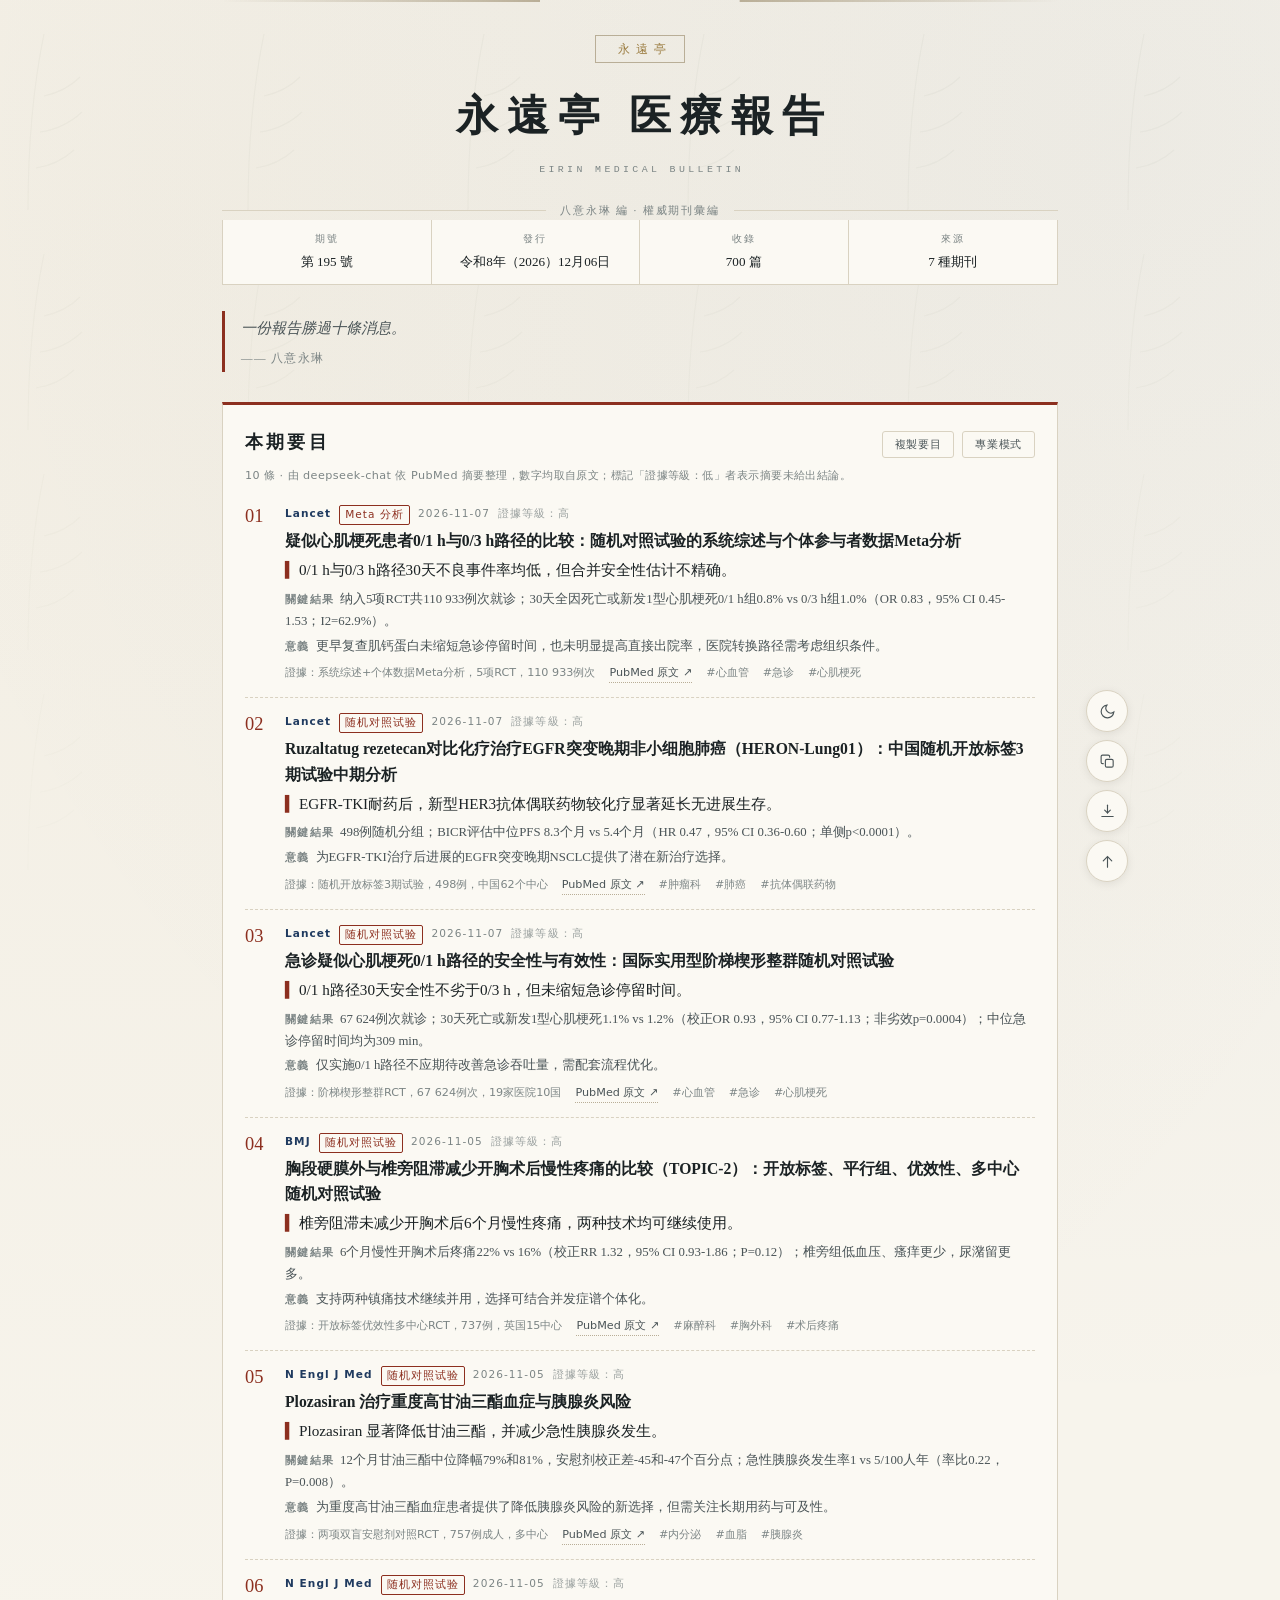
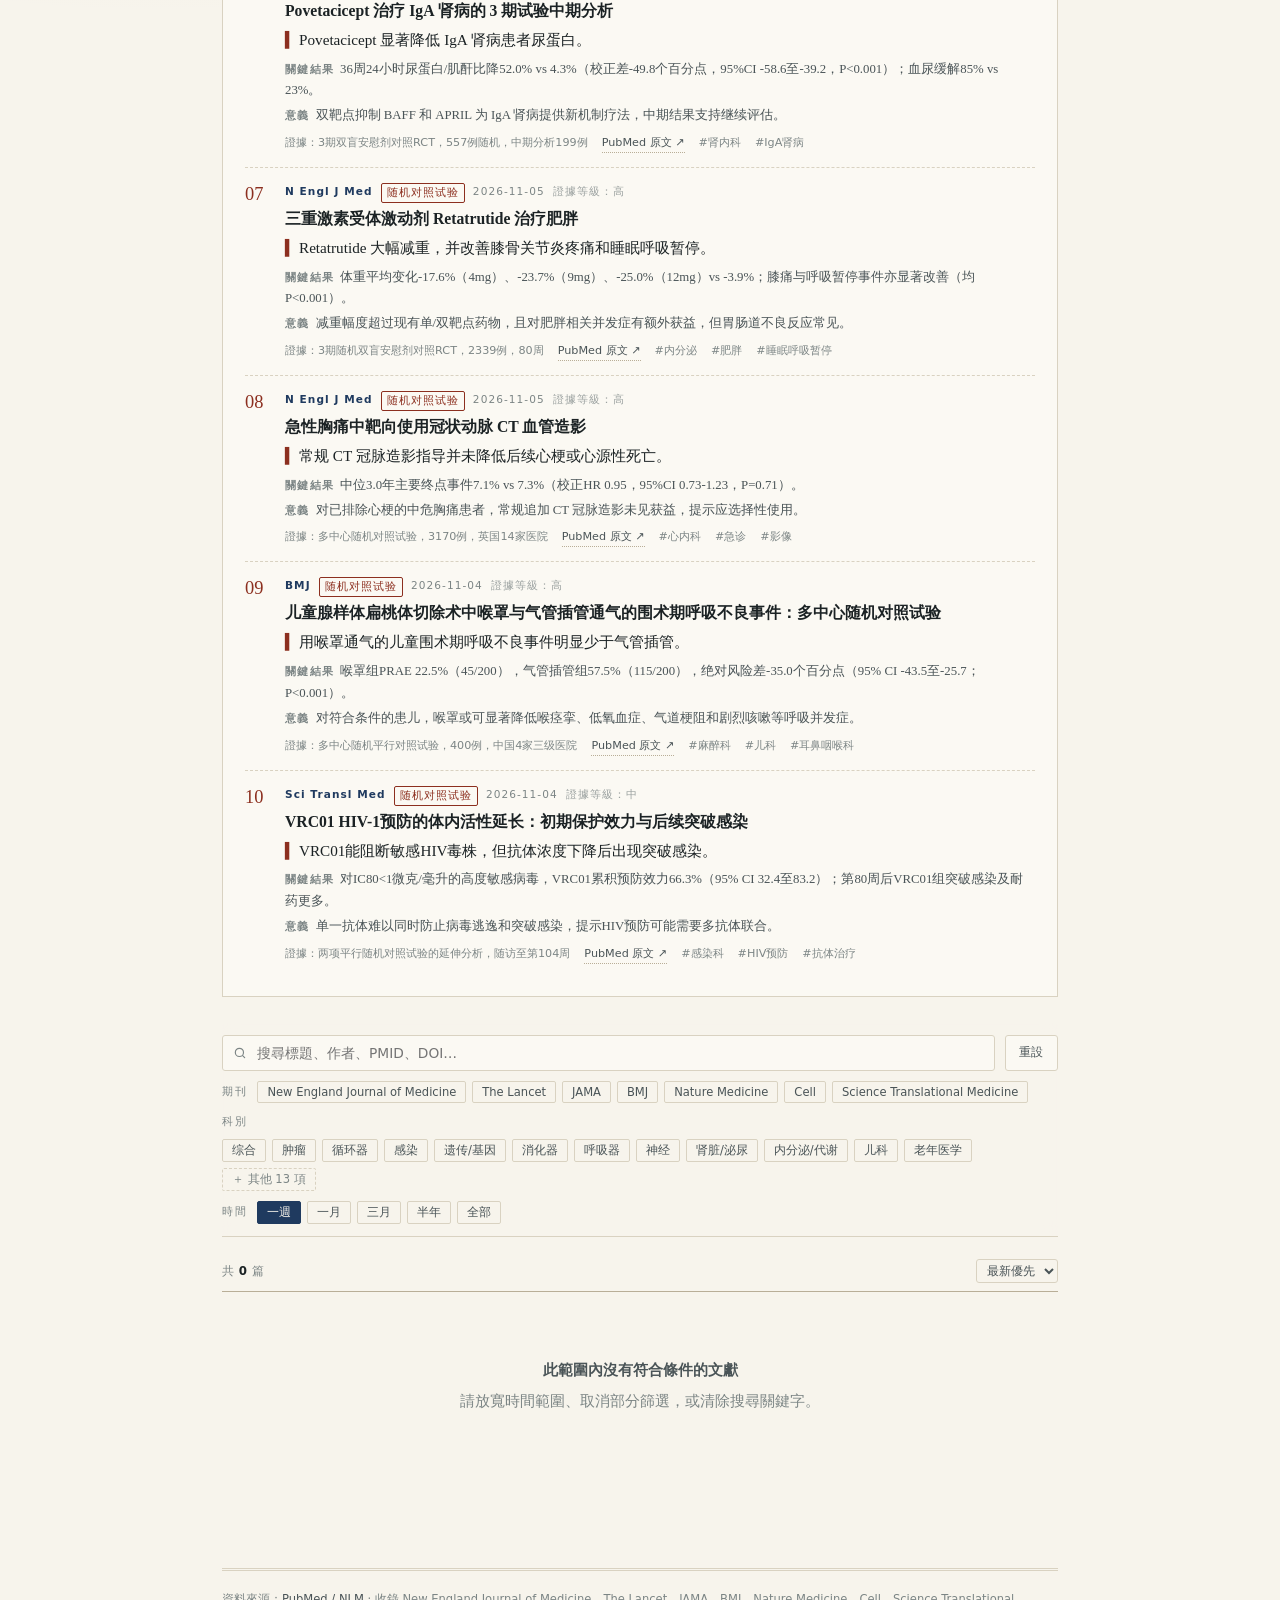
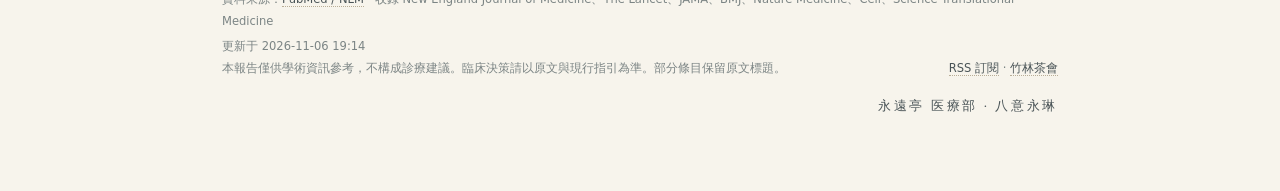
==== index.html @ 65207165 "feat: 新增每日要目层，用大模型把一手研究改写成普通人能读的简报 背景：原来的产物是 700 条论文标题+机翻，标题本身不含结论， 对没有医学背景的读者没有信息价值；机翻也无法处理医学语序与术语。" ====
<!DOCTYPE html>
<html lang="zh-Hant" data-theme="light">
<head>
  <meta charset="UTF-8">
  <meta name="viewport" content="width=device-width, initial-scale=1, viewport-fit=cover">
  <title>永遠亭 医療報告 · 八意永琳 編</title>
  <meta name="description" content="永遠亭医療部編纂的權威醫學期刊速報：每日自 PubMed 採集 NEJM、The Lancet、JAMA、BMJ、Nature Medicine、Cell、Science Translational Medicine 的近期文獻，附中英對照與科別分類。">
  <meta name="author" content="八意永琳 / 永遠亭医療部">
  <meta name="theme-color" content="#f7f4ec" media="(prefers-color-scheme: light)">
  <meta name="theme-color" content="#121719" media="(prefers-color-scheme: dark)">

  <meta property="og:type" content="website">
  <meta property="og:title" content="永遠亭 医療報告 · 八意永琳 編">
  <meta property="og:description" content="權威醫學期刊速報。每日自 PubMed 採集七種頂級期刊的近期文獻，附中英對照、科別分類與原文出處。">
  <meta property="og:site_name" content="永遠亭 医療報告">

  <link rel="icon" href="assets/icon.svg" type="image/svg+xml">
  <link rel="manifest" href="manifest.json">
  <link rel="alternate" type="application/rss+xml" title="永遠亭 医療報告 RSS" href="feed.xml">
  <link rel="stylesheet" href="assets/style.css">
</head>
<body>

<div class="wrap">

  <header class="masthead">
    <span class="crest">永遠亭</span>
    <h1>永遠亭 医療報告</h1>
    <p class="masthead-en">Eirin Medical Bulletin</p>

    <div class="masthead-rule"><span>八意永琳 編 · 權威期刊彙編</span></div>

    <dl class="meta-strip">
      <div>
        <dt>期號</dt>
        <dd id="issueNo">——</dd>
      </div>
      <div>
        <dt>發行</dt>
        <dd id="issueDate">——</dd>
      </div>
      <div>
        <dt>收錄</dt>
        <dd id="issueCount">——</dd>
      </div>
      <div>
        <dt>來源</dt>
        <dd id="issueSources">PubMed</dd>
      </div>
    </dl>
  </header>

  <section class="foreword" aria-label="刊首語">
    <div>
      <p id="forewordText">今日的藥材已備齊，請諸位自行取用。</p>
      <cite>—— 八意永琳</cite>
    </div>
  </section>

  <section class="digest" id="digestSection" hidden aria-labelledby="digestTitle">
    <header class="digest-head">
      <h2 id="digestTitle">本期要目</h2>
      <div class="digest-tools">
        <button class="tool-btn" id="copyDigestBtn" type="button">複製要目</button>
        <button class="tool-btn" id="readerModeBtn" type="button" aria-pressed="false">專業模式</button>
      </div>
    </header>
    <p class="digest-note" id="digestNote"></p>
    <ol class="digest-list" id="digestList"></ol>
  </section>

  <section class="controls" aria-label="檢索與篩選">
    <div class="search-row">
      <div class="search-box">
        <svg viewBox="0 0 24 24" fill="none" stroke-width="2" stroke-linecap="round" aria-hidden="true">
          <circle cx="11" cy="11" r="7"></circle><path d="M20 20l-3.5-3.5"></path>
        </svg>
        <label class="sr-only" for="q">搜尋標題、作者、PMID 或 DOI</label>
        <input id="q" type="search" placeholder="搜尋標題、作者、PMID、DOI…" autocomplete="off" spellcheck="false">
      </div>
      <button class="tool-btn" id="resetBtn" type="button">重設</button>
    </div>

    <div class="filter-row">
      <span class="filter-label">期刊</span>
      <div id="journalChips" class="filter-row" style="margin:0;gap:6px;"></div>
    </div>

    <div class="filter-row">
      <span class="filter-label">科別</span>
      <div id="deptChips" class="filter-row" style="margin:0;gap:6px;"></div>
    </div>

    <div class="filter-row">
      <span class="filter-label">時間</span>
      <div id="rangeChips" class="filter-row" style="margin:0;gap:6px;">
        <button class="chip" type="button" data-days="7" aria-pressed="true">一週</button>
        <button class="chip" type="button" data-days="30" aria-pressed="false">一月</button>
        <button class="chip" type="button" data-days="90" aria-pressed="false">三月</button>
        <button class="chip" type="button" data-days="180" aria-pressed="false">半年</button>
        <button class="chip" type="button" data-days="0" aria-pressed="false">全部</button>
      </div>
    </div>
  </section>

  <div class="result-bar">
    <span id="resultSummary">檢索中…</span>
    <label>
      <span class="sr-only">排序方式</span>
      <select class="sort-select" id="sortSelect">
        <option value="date-desc">最新優先</option>
        <option value="date-asc">最早優先</option>
        <option value="journal">依期刊</option>
      </select>
    </label>
  </div>

  <main>
    <ul class="entries" id="entries" aria-live="polite">
      <li class="loading">正在自 PubMed 調閱文獻…</li>
    </ul>
    <nav class="pager" id="pager" aria-label="分頁"></nav>
  </main>

  <footer class="colophon" id="colophon">
    <div class="row">
      <span>資料來源：<a href="https://pubmed.ncbi.nlm.nih.gov/" target="_blank" rel="noopener">PubMed / NLM</a> ·
        收錄 New England Journal of Medicine、The Lancet、JAMA、BMJ、Nature Medicine、Cell、Science Translational Medicine</span>
      <span>更新于 <span id="updatedAt">——</span></span>
    </div>
    <div class="row">
      <span>本報告僅供學術資訊參考，不構成診療建議。臨床決策請以原文與現行指引為準。部分條目保留原文標題。</span>
      <span><a href="feed.xml">RSS 訂閱</a> · <a href="discuss.html">竹林茶會</a></span>
    </div>
    <div class="seal">永遠亭 医療部 · 八意永琳</div>
  </footer>

</div>

<div class="toolbar-float">
  <button class="fab" id="themeToggle" type="button" title="切換明暗" aria-label="切換明暗">
    <svg viewBox="0 0 24 24" stroke-width="1.6" stroke-linecap="round"><path d="M21 12.8A9 9 0 1 1 11.2 3a7 7 0 0 0 9.8 9.8z"></path></svg>
  </button>
  <button class="fab" id="copyBtn" type="button" title="複製本頁速報（純文字）" aria-label="複製本頁速報">
    <svg viewBox="0 0 24 24" stroke-width="1.6" stroke-linecap="round"><rect x="9" y="9" width="11" height="11" rx="2"></rect><path d="M6 15H5a2 2 0 0 1-2-2V5a2 2 0 0 1 2-2h8a2 2 0 0 1 2 2v1"></path></svg>
  </button>
  <button class="fab" id="exportBtn" type="button" title="匯出本頁摘要（Markdown）" aria-label="匯出本頁摘要">
    <svg viewBox="0 0 24 24" stroke-width="1.6" stroke-linecap="round"><path d="M12 3v11"></path><path d="M8 10l4 4 4-4"></path><path d="M4 19h16"></path></svg>
  </button>
  <button class="fab" id="topBtn" type="button" title="回到頂部" aria-label="回到頂部">
    <svg viewBox="0 0 24 24" stroke-width="1.6" stroke-linecap="round"><path d="M12 20V6"></path><path d="M6 11l6-6 6 6"></path></svg>
  </button>
</div>

<div class="toast" id="toast" role="status" aria-live="polite"></div>

<script src="assets/app.js" defer></script>
</body>
</html>
---- assets/style.css ----
/* ==========================================================================
   永遠亭 医療報告 — 排版样式
   纸本期刊气质：衬线字体、细分隔线、朱印色点缀、克制的永远亭装饰
   ========================================================================== */

:root {
  --paper: #f7f4ec;
  --paper-2: #fbf9f3;
  --paper-3: #f0ebdd;
  --ink: #1b2224;
  --ink-2: #4a5457;
  --ink-3: #7c8585;
  --rule: #d9d2c1;
  --rule-strong: #b9ae97;
  --accent: #8c2f1f;
  --accent-soft: rgba(140, 47, 31, 0.08);
  --deep: #1f3a5f;
  --deep-soft: rgba(31, 58, 95, 0.07);
  --gold: #9a7b3f;
  --shadow: 0 1px 0 rgba(0, 0, 0, 0.03);
  --radius: 3px;
  --serif: "Noto Serif SC", "Source Han Serif SC", "Songti SC", "STSong", "SimSun", Georgia, serif;
  --sans: "Noto Sans SC", "PingFang SC", "Microsoft YaHei", system-ui, sans-serif;
  --mono: "JetBrains Mono", "Cascadia Mono", ui-monospace, "Consolas", monospace;
  --wrap: 880px;
}

html[data-theme="dark"] {
  --paper: #121719;
  --paper-2: #181e21;
  --paper-3: #1e2529;
  --ink: #e7e3d9;
  --ink-2: #b0aa9e;
  --ink-3: #837f76;
  --rule: #2f3639;
  --rule-strong: #47504f;
  --accent: #d9694e;
  --accent-soft: rgba(217, 105, 78, 0.12);
  --deep: #8fb4d9;
  --deep-soft: rgba(143, 180, 217, 0.1);
  --gold: #c2a468;
  --shadow: none;
}

*,
*::before,
*::after { box-sizing: border-box; }

html { -webkit-text-size-adjust: 100%; }

body {
  margin: 0;
  background-color: var(--paper);
  background-image:
    radial-gradient(circle at 12% 8%, rgba(154, 123, 63, 0.05) 0, transparent 42%),
    radial-gradient(circle at 88% 4%, rgba(31, 58, 95, 0.045) 0, transparent 38%);
  color: var(--ink);
  font-family: var(--serif);
  font-size: 16px;
  line-height: 1.7;
  min-height: 100vh;
  transition: background-color 0.35s ease, color 0.35s ease;
}

/* 竹影水印：极淡，不干扰阅读 */
body::before {
  content: "";
  position: fixed;
  inset: 0;
  pointer-events: none;
  z-index: 0;
  background-image: url("data:image/svg+xml,%3Csvg xmlns='http://www.w3.org/2000/svg' width='220' height='220' viewBox='0 0 220 220'%3E%3Cg fill='none' stroke='%236b7a5e' stroke-width='1.1' opacity='0.35'%3E%3Cpath d='M28 210c0-60 4-118 16-176'/%3E%3Cpath d='M44 96c14-3 26-9 36-19'/%3E%3Cpath d='M40 132c16-2 30-9 42-20'/%3E%3Cpath d='M36 168c14-2 27-8 38-18'/%3E%3C/g%3E%3C/svg%3E");
  background-repeat: repeat;
  background-size: 220px 220px;
  opacity: 0.16;
  -webkit-mask-image: linear-gradient(180deg, rgba(0, 0, 0, 0.9), rgba(0, 0, 0, 0.25));
          mask-image: linear-gradient(180deg, rgba(0, 0, 0, 0.9), rgba(0, 0, 0, 0.25));
}

html[data-theme="dark"] body::before { opacity: 0.08; }

.wrap {
  position: relative;
  z-index: 1;
  max-width: var(--wrap);
  margin: 0 auto;
  padding: 0 22px 72px;
}

a { color: var(--deep); text-decoration: none; }
a:hover { text-decoration: underline; text-underline-offset: 3px; }

.sr-only {
  position: absolute;
  width: 1px; height: 1px;
  padding: 0; margin: -1px;
  overflow: hidden;
  clip: rect(0 0 0 0);
  white-space: nowrap;
  border: 0;
}

/* ---------------------------------------------------------------- 报头 --- */

.masthead {
  padding-top: 34px;
  text-align: center;
  position: relative;
}

.masthead::before,
.masthead::after {
  content: "";
  position: absolute;
  top: 0;
  width: 38%;
  height: 2px;
  background: linear-gradient(90deg, transparent, var(--rule-strong));
}
.masthead::before { left: 0; }
.masthead::after { right: 0; transform: scaleX(-1); }

.crest {
  display: inline-block;
  font-size: 0.74rem;
  letter-spacing: 0.5em;
  text-indent: 0.5em;
  color: var(--gold);
  border: 1px solid var(--rule-strong);
  padding: 3px 12px 3px 16px;
  margin-bottom: 18px;
}

.masthead h1 {
  margin: 0;
  font-size: clamp(1.72rem, 5.4vw, 2.6rem);
  font-weight: 600;
  letter-spacing: 0.22em;
  text-indent: 0.22em;
  color: var(--ink);
}

.masthead-en {
  margin: 10px 0 0;
  font-family: var(--mono);
  font-size: 0.62rem;
  letter-spacing: 0.34em;
  text-indent: 0.34em;
  color: var(--ink-3);
  text-transform: uppercase;
}

.masthead-rule {
  display: flex;
  align-items: center;
  gap: 14px;
  margin: 22px 0 0;
  color: var(--ink-3);
}
.masthead-rule::before,
.masthead-rule::after {
  content: "";
  flex: 1;
  height: 1px;
  background: var(--rule);
}
.masthead-rule span {
  font-size: 0.7rem;
  letter-spacing: 0.16em;
}

/* 统计条 */
.meta-strip {
  display: grid;
  grid-template-columns: repeat(4, 1fr);
  gap: 0;
  margin: 0;
  border: 1px solid var(--rule);
  border-top: none;
  background: var(--paper-2);
}
.meta-strip > div {
  padding: 11px 10px;
  text-align: center;
  border-right: 1px solid var(--rule);
}
.meta-strip > div:last-child { border-right: 0; }
.meta-strip dt {
  font-family: var(--sans);
  font-size: 0.62rem;
  letter-spacing: 0.18em;
  color: var(--ink-3);
  margin-bottom: 3px;
}
.meta-strip dd {
  margin: 0;
  font-size: 0.82rem;
  color: var(--ink);
  font-variant-numeric: tabular-nums;
}

/* -------------------------------------------------------------- 刊首语 --- */

.foreword {
  display: flex;
  gap: 14px;
  margin: 26px 0 0;
  padding: 4px 0 4px 16px;
  border-left: 3px solid var(--accent);
}
.foreword p {
  margin: 0;
  font-size: 0.94rem;
  line-height: 1.85;
  color: var(--ink-2);
  font-style: italic;
}
.foreword cite {
  display: block;
  margin-top: 6px;
  font-size: 0.72rem;
  letter-spacing: 0.12em;
  color: var(--ink-3);
  font-style: normal;
}

/* ------------------------------------------------------------ 控制面板 --- */

.controls {
  position: sticky;
  top: 0;
  z-index: 30;
  margin: 26px 0 0;
  padding: 12px 0;
  background: color-mix(in srgb, var(--paper) 92%, transparent);
  backdrop-filter: blur(8px);
  border-bottom: 1px solid var(--rule);
}

.search-row {
  display: flex;
  gap: 10px;
  align-items: stretch;
}
.search-box {
  position: relative;
  flex: 1;
}
.search-box input {
  width: 100%;
  padding: 9px 12px 9px 34px;
  font-family: var(--sans);
  font-size: 0.86rem;
  color: var(--ink);
  background: var(--paper-2);
  border: 1px solid var(--rule);
  border-radius: var(--radius);
  outline: none;
}
.search-box input:focus {
  border-color: var(--deep);
  box-shadow: 0 0 0 3px var(--deep-soft);
}
.search-box svg {
  position: absolute;
  left: 11px;
  top: 50%;
  transform: translateY(-50%);
  width: 14px; height: 14px;
  stroke: var(--ink-3);
  pointer-events: none;
}

.tool-btn {
  font-family: var(--sans);
  font-size: 0.74rem;
  letter-spacing: 0.06em;
  color: var(--ink-2);
  background: var(--paper-2);
  border: 1px solid var(--rule);
  border-radius: var(--radius);
  padding: 0 13px;
  cursor: pointer;
  white-space: nowrap;
  transition: border-color 0.2s, color 0.2s, background 0.2s;
}
.tool-btn:hover { border-color: var(--rule-strong); color: var(--ink); }
.tool-btn:focus-visible { outline: 2px solid var(--deep); outline-offset: 2px; }
.tool-btn[aria-pressed="true"] {
  border-color: var(--deep);
  color: var(--deep);
  background: var(--deep-soft);
}

.filter-row {
  display: flex;
  flex-wrap: wrap;
  gap: 8px;
  margin-top: 10px;
  align-items: center;
}
.filter-label {
  font-family: var(--sans);
  font-size: 0.66rem;
  letter-spacing: 0.16em;
  color: var(--ink-3);
  margin-right: 2px;
}

.chip {
  font-family: var(--sans);
  font-size: 0.72rem;
  color: var(--ink-2);
  background: transparent;
  border: 1px solid var(--rule);
  border-radius: 2px;
  padding: 3px 9px;
  cursor: pointer;
  transition: all 0.18s ease;
}
.chip:hover { border-color: var(--rule-strong); }
.chip[aria-pressed="true"] {
  color: var(--paper);
  background: var(--deep);
  border-color: var(--deep);
}

/* ------------------------------------------------------------ 结果摘要 --- */

.result-bar {
  display: flex;
  justify-content: space-between;
  align-items: baseline;
  gap: 12px;
  margin: 22px 0 2px;
  padding-bottom: 8px;
  border-bottom: 1px solid var(--rule-strong);
  font-family: var(--sans);
  font-size: 0.74rem;
  color: var(--ink-3);
  letter-spacing: 0.04em;
}
.result-bar strong { color: var(--ink); font-weight: 600; }
.result-bar .sort-select {
  font-family: var(--sans);
  font-size: 0.72rem;
  color: var(--ink-2);
  background: transparent;
  border: 1px solid var(--rule);
  border-radius: var(--radius);
  padding: 3px 6px;
}

/* ---------------------------------------------------------------- 条目 --- */

.entries { margin: 0; padding: 0; list-style: none; }

.entry {
  display: grid;
  grid-template-columns: 46px minmax(0, 1fr);
  gap: 0 12px;
  padding: 20px 0 18px;
  border-bottom: 1px dashed var(--rule);
}
.entry:last-child { border-bottom: 0; }

.entry-index {
  font-family: var(--serif);
  font-size: 1.5rem;
  line-height: 1;
  color: var(--rule-strong);
  font-variant-numeric: tabular-nums;
  padding-top: 2px;
  user-select: none;
}

.entry-body { min-width: 0; }

.entry-kicker {
  display: flex;
  flex-wrap: wrap;
  align-items: center;
  gap: 8px;
  margin-bottom: 6px;
  font-family: var(--sans);
  font-size: 0.66rem;
  letter-spacing: 0.14em;
  color: var(--ink-3);
}
.entry-journal { color: var(--deep); font-weight: 600; letter-spacing: 0.08em; }
.entry-type {
  color: var(--accent);
  border: 1px solid currentColor;
  border-radius: 2px;
  padding: 0 5px;
  letter-spacing: 0.06em;
  opacity: 0.85;
}
.entry-date { font-variant-numeric: tabular-nums; }

.entry-title {
  margin: 0 0 6px;
  font-size: 1.06rem;
  line-height: 1.62;
  font-weight: 600;
  letter-spacing: 0.01em;
  color: var(--ink);
  cursor: pointer;
}
.entry-title:hover { color: var(--deep); }
.entry-title:focus-visible { outline: 2px solid var(--deep); outline-offset: 3px; }

.entry-title-zh { display: block; }
.entry-title-en {
  display: block;
  font-size: 0.8rem;
  font-weight: 400;
  line-height: 1.6;
  color: var(--ink-3);
  margin-top: 4px;
  font-family: var(--serif);
}
.entry[data-lang="en"] .entry-title-en { display: none; }

.entry-citation {
  font-size: 0.76rem;
  color: var(--ink-3);
  font-family: var(--sans);
  line-height: 1.6;
}

.entry-actions {
  display: flex;
  flex-wrap: wrap;
  gap: 6px 14px;
  margin-top: 10px;
  align-items: center;
}
.link-btn {
  font-family: var(--sans);
  font-size: 0.71rem;
  letter-spacing: 0.05em;
  color: var(--ink-2);
  background: none;
  border: none;
  border-bottom: 1px solid var(--rule);
  padding: 1px 0;
  cursor: pointer;
}
.link-btn:hover { color: var(--accent); border-color: var(--accent); }
.link-btn:focus-visible { outline: 2px solid var(--deep); outline-offset: 2px; }

/* 展开面板 */
.entry-detail {
  margin-top: 14px;
  padding: 16px 18px;
  background: var(--paper-2);
  border: 1px solid var(--rule);
  border-left: 3px solid var(--deep);
  border-radius: 0 var(--radius) var(--radius) 0;
  display: none;
}
.entry[data-open="true"] .entry-detail { display: block; }
.entry-detail h4 {
  margin: 0 0 6px;
  font-family: var(--sans);
  font-size: 0.66rem;
  letter-spacing: 0.18em;
  color: var(--ink-3);
  font-weight: 600;
}
.entry-detail h4:not(:first-child) { margin-top: 14px; }
.detail-lead {
  margin: 0;
  font-size: 0.9rem;
  line-height: 1.8;
  color: var(--ink);
}
.detail-abstract {
  margin: 0;
  font-size: 0.84rem;
  line-height: 1.75;
  color: var(--ink-2);
  max-height: 15em;
  overflow: auto;
  white-space: pre-wrap;
  word-break: break-word;
}
.detail-meta {
  display: grid;
  grid-template-columns: repeat(auto-fit, minmax(150px, 1fr));
  gap: 6px 18px;
  margin: 0;
  font-family: var(--sans);
  font-size: 0.74rem;
}
.detail-meta div { display: flex; gap: 6px; min-width: 0; }
.detail-meta dt { color: var(--ink-3); flex: 0 0 auto; }
.detail-meta dd { margin: 0; color: var(--ink-2); overflow-wrap: anywhere; }
.detail-meta code { font-family: var(--mono); font-size: 0.72rem; }

.dept-list { display: inline-flex; flex-wrap: wrap; gap: 4px; }

/* 空状态 */
.empty {
  padding: 64px 10px;
  text-align: center;
  color: var(--ink-3);
  font-size: 0.92rem;
}
.empty strong { display: block; color: var(--ink-2); margin-bottom: 6px; font-weight: 600; }

/* 加载骨架 */
.loading {
  padding: 56px 0;
  text-align: center;
  color: var(--ink-3);
  font-size: 0.86rem;
  letter-spacing: 0.1em;
}
.loading::after {
  content: "";
  display: block;
  width: 44px;
  height: 1px;
  margin: 14px auto 0;
  background: var(--rule-strong);
  animation: pulse 1.4s ease-in-out infinite;
}
@keyframes pulse {
  0%, 100% { transform: scaleX(0.3); opacity: 0.4; }
  50% { transform: scaleX(1); opacity: 1; }
}

/* ---------------------------------------------------------------- 分页 --- */

.pager {
  display: flex;
  justify-content: center;
  align-items: center;
  gap: 6px;
  margin: 34px 0 0;
  font-family: var(--sans);
  font-size: 0.78rem;
}
.pager button {
  min-width: 34px;
  height: 32px;
  padding: 0 8px;
  color: var(--ink-2);
  background: transparent;
  border: 1px solid var(--rule);
  border-radius: var(--radius);
  cursor: pointer;
  font-variant-numeric: tabular-nums;
}
.pager button:hover:not(:disabled) { border-color: var(--rule-strong); }
.pager button[aria-current="page"] {
  color: var(--paper);
  background: var(--deep);
  border-color: var(--deep);
}
.pager button:disabled { opacity: 0.35; cursor: default; }
.pager .gap { color: var(--ink-3); padding: 0 2px; }

/* ---------------------------------------------------------------- 页脚 --- */

.colophon {
  margin-top: 56px;
  padding-top: 18px;
  border-top: 3px double var(--rule);
  font-family: var(--sans);
  font-size: 0.72rem;
  line-height: 1.9;
  color: var(--ink-3);
}
.colophon .row {
  display: flex;
  flex-wrap: wrap;
  gap: 4px 18px;
  justify-content: space-between;
}
.colophon a { color: var(--ink-2); border-bottom: 1px dotted var(--rule-strong); }
.colophon a:hover { color: var(--accent); text-decoration: none; }
.colophon .seal {
  margin-top: 14px;
  text-align: right;
  font-family: var(--serif);
  font-size: 0.82rem;
  letter-spacing: 0.2em;
  color: var(--ink-2);
}

/* ------------------------------------------------------------ 浮动操作 --- */

.toolbar-float {
  position: fixed;
  right: 18px;
  bottom: 18px;
  z-index: 40;
  display: flex;
  flex-direction: column;
  gap: 8px;
}
.fab {
  width: 42px;
  height: 42px;
  display: grid;
  place-items: center;
  color: var(--ink-2);
  background: var(--paper-2);
  border: 1px solid var(--rule);
  border-radius: 50%;
  cursor: pointer;
  box-shadow: 0 2px 10px rgba(0, 0, 0, 0.08);
  transition: transform 0.18s ease, border-color 0.18s ease;
}
.fab:hover { transform: translateY(-2px); border-color: var(--rule-strong); }
.fab svg { width: 17px; height: 17px; stroke: currentColor; fill: none; }

.toast {
  position: fixed;
  left: 50%;
  bottom: 26px;
  transform: translate(-50%, 12px);
  z-index: 60;
  padding: 8px 18px;
  font-family: var(--sans);
  font-size: 0.78rem;
  color: var(--paper);
  background: var(--ink);
  border-radius: 2px;
  opacity: 0;
  pointer-events: none;
  transition: opacity 0.22s ease, transform 0.22s ease;
}
.toast.show { opacity: 1; transform: translate(-50%, 0); }

/* ---------------------------------------------------------------- 响应 --- */

@media (max-width: 620px) {
  .wrap { padding: 0 14px 60px; }
  .masthead { padding-top: 24px; }
  .meta-strip { grid-template-columns: repeat(2, 1fr); }
  .meta-strip > div:nth-child(2) { border-right: 0; }
  .meta-strip > div:nth-child(3),
  .meta-strip > div:nth-child(4) { border-top: 1px solid var(--rule); }
  .entry { grid-template-columns: 30px minmax(0, 1fr); gap: 0 8px; }
  .entry-index { font-size: 1.15rem; }
  .entry-title { font-size: 0.98rem; }
  .search-row { flex-wrap: wrap; }
  .tool-btn { padding: 7px 11px; }
  .colophon .row { flex-direction: column; }
}

@media print {
  body::before, .controls, .toolbar-float, .pager, .foreword cite { display: none !important; }
  body { background: #fff; color: #000; font-size: 11pt; }
  .wrap { max-width: none; padding: 0; }
  .entry { break-inside: avoid; border-bottom: 1px solid #ccc; }
  .entry-detail { display: block !important; background: none; border-left: 2px solid #999; }
  a { color: #000; }
}

@media (prefers-reduced-motion: reduce) {
  * { animation: none !important; transition: none !important; }
}

/* -------------------------------------------------------- 竹林茶會（討論） --- */

.wrap-narrow { max-width: 720px; }

.thread-toolbar {
  display: flex;
  gap: 10px;
  margin: 26px 0 14px;
}
.thread-toolbar .tool-btn {
  display: inline-block;
  padding: 8px 16px;
  text-decoration: none;
  line-height: 1.4;
}

.thread-note {
  font-family: var(--sans);
  font-size: 0.75rem;
  line-height: 1.75;
  color: var(--ink-3);
  margin: 0 0 4px;
  padding-bottom: 14px;
  border-bottom: 1px solid var(--rule-strong);
}

.thread-list { list-style: none; margin: 0; padding: 0; }

.thread {
  padding: 16px 0;
  border-bottom: 1px dashed var(--rule);
}
.thread:last-child { border-bottom: 0; }

.thread-title {
  display: block;
  font-size: 1rem;
  font-weight: 600;
  line-height: 1.6;
  color: var(--ink);
}
.thread-title:hover { color: var(--deep); text-decoration: none; }
.thread-title:focus-visible { outline: 2px solid var(--deep); outline-offset: 2px; }

.thread-meta {
  display: flex;
  flex-wrap: wrap;
  align-items: center;
  gap: 4px 14px;
  margin-top: 6px;
  font-family: var(--sans);
  font-size: 0.7rem;
  color: var(--ink-3);
}

.thread-tag {
  border: 1px solid var(--rule);
  border-radius: 2px;
  padding: 0 6px;
  font-size: 0.66rem;
  letter-spacing: 0.04em;
}

.chip-more {
  border-style: dashed;
  color: var(--ink-3);
  font-style: normal;
}
.chip-more:hover { color: var(--deep); border-color: var(--deep); }

/* 长英文标题与引文不撑破容器 */
.entry-title-en,
.entry-citation,
.detail-lead,
.detail-meta dd {
  overflow-wrap: anywhere;
  word-break: break-word;
}

/* 浮动按钮：不遮挡正文右缘 */
@media (min-width: 980px) {
  .toolbar-float {
    right: max(12px, calc((100vw - var(--wrap)) / 2 - 48px));
  }
}
@media (max-width: 979px) {
  .toolbar-float {
    right: 10px;
    bottom: 10px;
    gap: 6px;
  }
  .fab {
    width: 36px;
    height: 36px;
    opacity: 0.92;
  }
  .fab svg { width: 15px; height: 15px; }
}

/* ------------------------------------------------------------ 本期要目 --- */

.digest {
  margin: 30px 0 0;
  padding: 22px 22px 18px;
  background: var(--paper-2);
  border: 1px solid var(--rule);
  border-top: 3px solid var(--accent);
}

.digest-head {
  display: flex;
  justify-content: space-between;
  align-items: baseline;
  gap: 12px;
  flex-wrap: wrap;
}

.digest-head h2 {
  margin: 0;
  font-size: 1.12rem;
  letter-spacing: 0.18em;
  color: var(--ink);
}

.digest-tools { display: flex; gap: 8px; }
.digest-tools .tool-btn { padding: 5px 12px; font-size: 0.7rem; }

.digest-note {
  margin: 8px 0 0;
  font-family: var(--sans);
  font-size: 0.7rem;
  letter-spacing: 0.04em;
  color: var(--ink-3);
}

.digest-list { margin: 16px 0 0; padding: 0; list-style: none; }

.digest-item {
  display: grid;
  grid-template-columns: 30px minmax(0, 1fr);
  gap: 0 10px;
  padding: 15px 0 14px;
  border-top: 1px dashed var(--rule);
}
.digest-item:first-child { border-top: 0; padding-top: 4px; }

.digest-index {
  font-family: var(--serif);
  font-size: 1.15rem;
  line-height: 1.2;
  color: var(--accent);
  font-variant-numeric: tabular-nums;
  user-select: none;
}

.digest-kicker {
  display: flex;
  flex-wrap: wrap;
  gap: 8px;
  font-family: var(--sans);
  font-size: 0.66rem;
  letter-spacing: 0.1em;
  color: var(--ink-3);
  margin-bottom: 3px;
}
.digest-kicker .j { color: var(--deep); font-weight: 600; }
.digest-kicker .t {
  color: var(--accent);
  border: 1px solid currentColor;
  border-radius: 2px;
  padding: 0 5px;
}
.digest-kicker .conf { opacity: 0.75; }
.digest-kicker .conf[data-level="low"] { color: var(--accent); }

.digest-title {
  margin: 0 0 4px;
  font-size: 0.98rem;
  line-height: 1.6;
  font-weight: 600;
  color: var(--ink);
}

.digest-oneliner {
  margin: 0 0 6px;
  font-size: 0.95rem;
  line-height: 1.7;
  color: var(--ink);
}
.digest-oneliner::before {
  content: "▍";
  color: var(--accent);
  margin-right: 2px;
}

.digest-row {
  margin: 0 0 3px;
  font-size: 0.8rem;
  line-height: 1.7;
  color: var(--ink-2);
}
.digest-row b {
  font-family: var(--sans);
  font-size: 0.66rem;
  letter-spacing: 0.12em;
  color: var(--ink-3);
  font-weight: 600;
  margin-right: 6px;
}

.digest-pro { display: none; }
body[data-reader="pro"] .digest-pro { display: block; }

.digest-foot {
  display: flex;
  flex-wrap: wrap;
  gap: 6px 14px;
  margin-top: 6px;
  font-family: var(--sans);
  font-size: 0.7rem;
  color: var(--ink-3);
}
.digest-foot a { color: var(--ink-2); border-bottom: 1px dotted var(--rule-strong); }

.digest-degraded {
  margin: 10px 0 0;
  padding: 8px 12px;
  border-left: 3px solid var(--accent);
  background: var(--accent-soft);
  font-family: var(--sans);
  font-size: 0.74rem;
  line-height: 1.7;
  color: var(--ink-2);
}

@media (max-width: 620px) {
  .digest { padding: 16px 14px 12px; }
  .digest-item { grid-template-columns: 22px minmax(0, 1fr); gap: 0 8px; }
  .digest-index { font-size: 1rem; }
  .digest-oneliner { font-size: 0.9rem; }
}
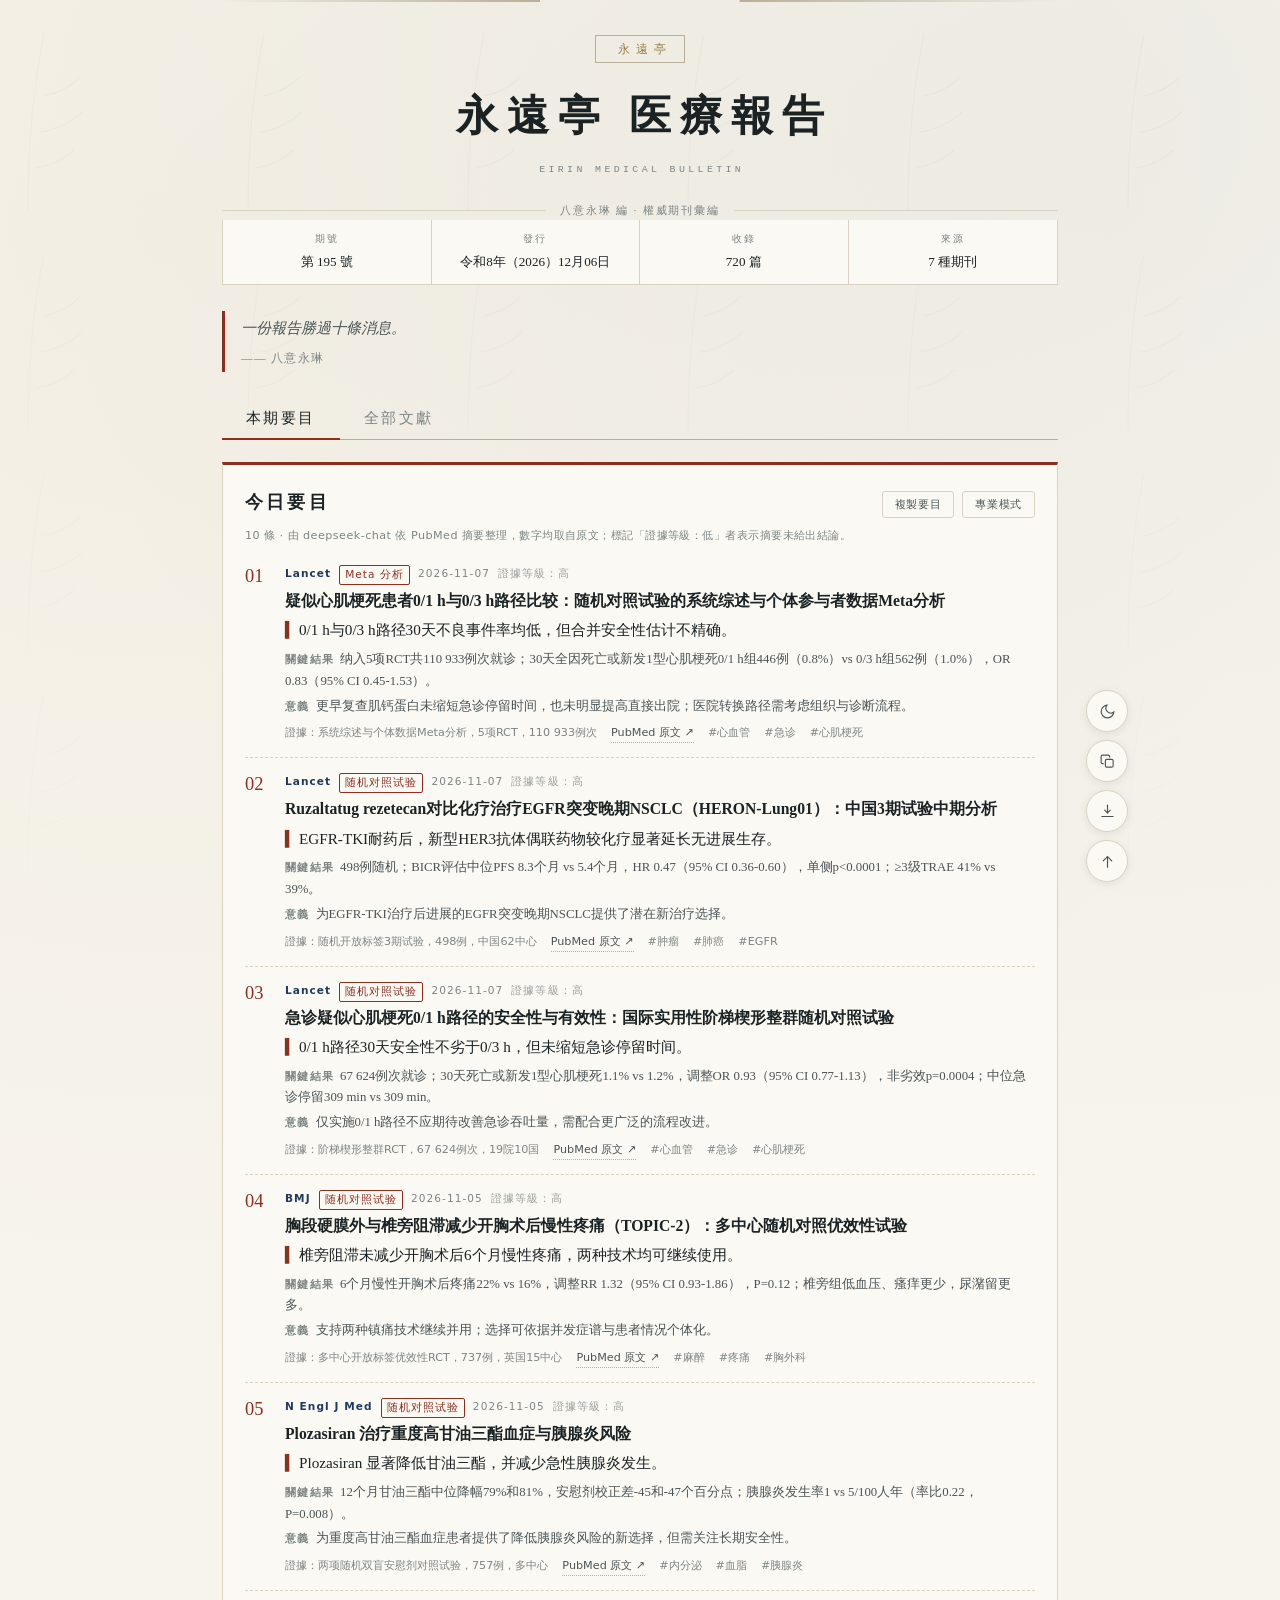
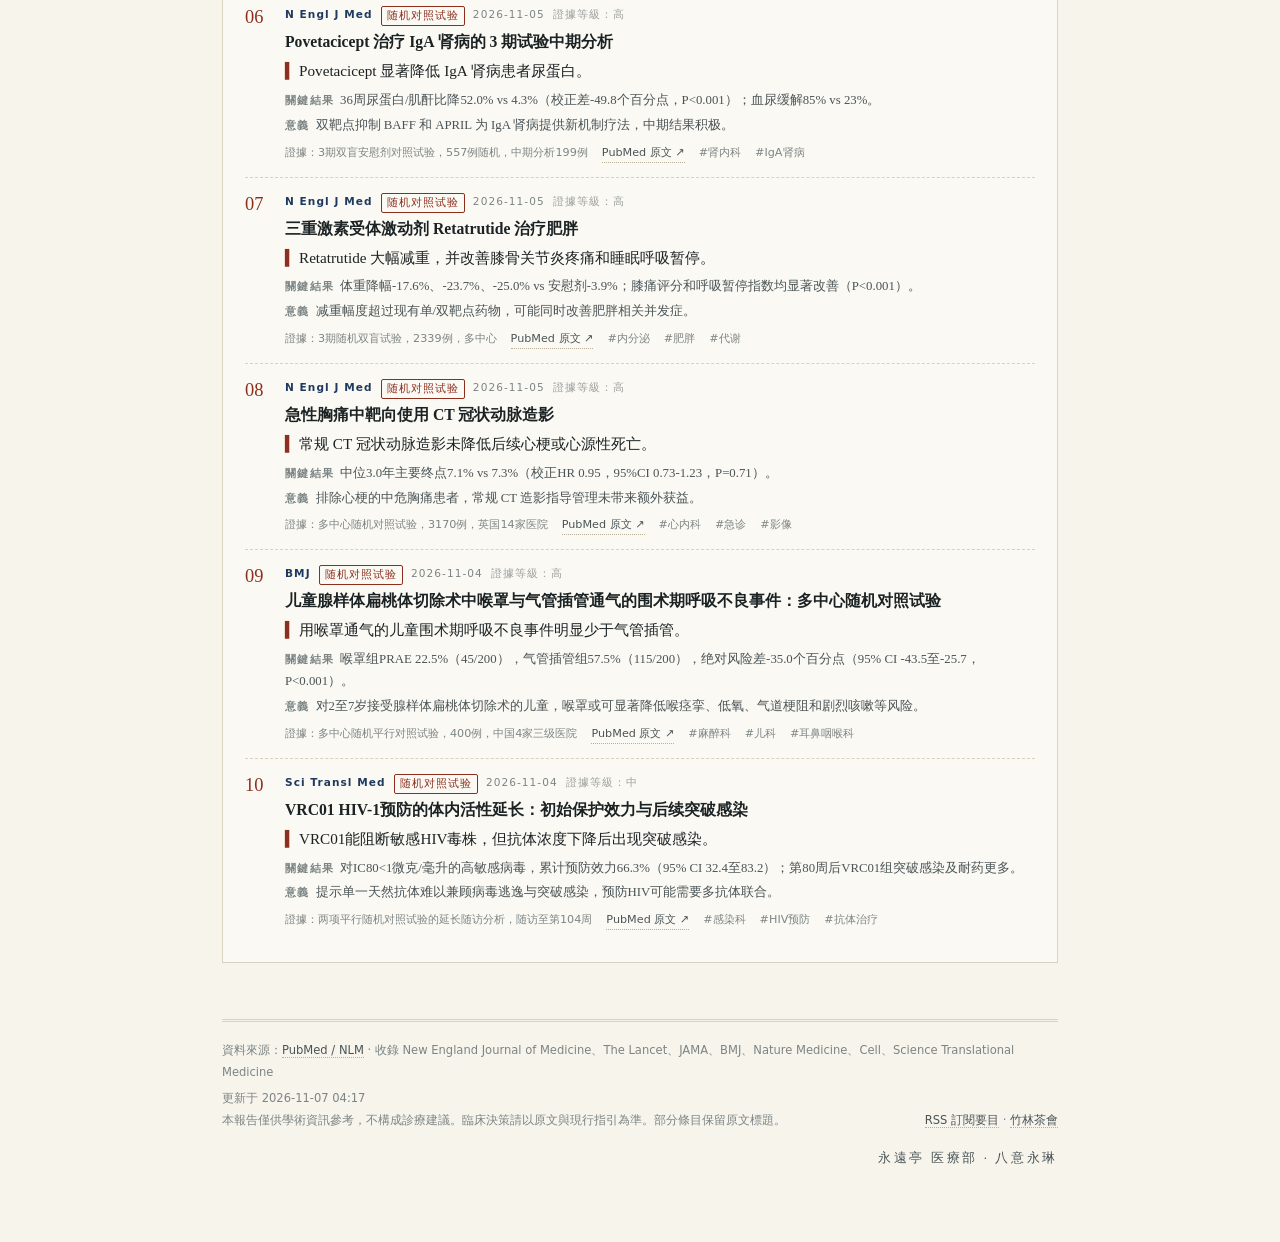
==== commit 1a9bcf93: "feat: 要目与文献索引改为视图切换；RSS 改推每日要目 问题一：要目 10 条堆在检索区上方，要把整段要目翻完才能看到检索， 两层产物互相挤压。  - 新增「本期要目 / 全部文獻」两个互斥视图" ====
--- a/index.html
+++ b/index.html
@@ -57,9 +57,14 @@
     </div>
   </section>
 
-  <section class="digest" id="digestSection" hidden aria-labelledby="digestTitle">
+  <nav class="view-tabs" role="tablist" aria-label="檢視">
+    <button role="tab" id="tabDigest" type="button" aria-controls="digestSection" aria-selected="true">本期要目</button>
+    <button role="tab" id="tabIndex" type="button" aria-controls="indexView" aria-selected="false">全部文獻</button>
+  </nav>
+
+  <section class="digest view-panel" id="digestSection" role="tabpanel" aria-labelledby="digestTitle">
     <header class="digest-head">
-      <h2 id="digestTitle">本期要目</h2>
+      <h2 id="digestTitle">今日要目</h2>
       <div class="digest-tools">
         <button class="tool-btn" id="copyDigestBtn" type="button">複製要目</button>
         <button class="tool-btn" id="readerModeBtn" type="button" aria-pressed="false">專業模式</button>
@@ -68,6 +73,8 @@
     <p class="digest-note" id="digestNote"></p>
     <ol class="digest-list" id="digestList"></ol>
   </section>
+
+  <section class="view-panel" id="indexView" role="tabpanel" aria-label="全部文獻" hidden>
 
   <section class="controls" aria-label="檢索與篩選">
     <div class="search-row">
@@ -101,6 +108,14 @@
         <button class="chip" type="button" data-days="0" aria-pressed="false">全部</button>
       </div>
     </div>
+
+    <div class="filter-row">
+      <span class="filter-label">過濾</span>
+      <label class="chip-toggle">
+        <input type="checkbox" id="hideNoise" checked>
+        <span>隱藏勘誤、通信與評論</span>
+      </label>
+    </div>
   </section>
 
   <div class="result-bar">
@@ -122,6 +137,8 @@
     <nav class="pager" id="pager" aria-label="分頁"></nav>
   </main>
 
+  </section><!-- /indexView -->
+
   <footer class="colophon" id="colophon">
     <div class="row">
       <span>資料來源：<a href="https://pubmed.ncbi.nlm.nih.gov/" target="_blank" rel="noopener">PubMed / NLM</a> ·
@@ -130,7 +147,7 @@
     </div>
     <div class="row">
       <span>本報告僅供學術資訊參考，不構成診療建議。臨床決策請以原文與現行指引為準。部分條目保留原文標題。</span>
-      <span><a href="feed.xml">RSS 訂閱</a> · <a href="discuss.html">竹林茶會</a></span>
+      <span><a href="feed.xml" title="訂閱每日要目，建議使用 RSS 閱讀器">RSS 訂閱要目</a> · <a href="discuss.html" title="讀者討論，議題寄存於 GitHub Issues">竹林茶會</a></span>
     </div>
     <div class="seal">永遠亭 医療部 · 八意永琳</div>
   </footer>
--- a/assets/style.css
+++ b/assets/style.css
@@ -907,3 +907,53 @@
   .digest-index { font-size: 1rem; }
   .digest-oneliner { font-size: 0.9rem; }
 }
+
+/* ------------------------------------------------------------ 視圖切換 --- */
+
+.view-tabs {
+  display: flex;
+  margin: 26px 0 0;
+  border-bottom: 1px solid var(--rule-strong);
+}
+
+.view-tabs button {
+  font-family: var(--serif);
+  font-size: 0.95rem;
+  letter-spacing: 0.16em;
+  color: var(--ink-3);
+  background: none;
+  border: 0;
+  border-bottom: 2px solid transparent;
+  padding: 10px 24px 9px;
+  margin-bottom: -1px;
+  cursor: pointer;
+  transition: color 0.18s ease, border-color 0.18s ease;
+}
+.view-tabs button:hover { color: var(--ink-2); }
+.view-tabs button[aria-selected="true"] {
+  color: var(--ink);
+  border-bottom-color: var(--accent);
+}
+.view-tabs button:focus-visible { outline: 2px solid var(--deep); outline-offset: -2px; }
+
+.view-panel { margin-top: 22px; }
+
+@media (max-width: 620px) {
+  .view-tabs button { padding: 9px 16px 8px; font-size: 0.88rem; }
+}
+
+.chip-toggle {
+  display: inline-flex;
+  align-items: center;
+  gap: 6px;
+  font-family: var(--sans);
+  font-size: 0.72rem;
+  color: var(--ink-2);
+  border: 1px solid var(--rule);
+  border-radius: 2px;
+  padding: 3px 10px;
+  cursor: pointer;
+  user-select: none;
+}
+.chip-toggle:hover { border-color: var(--rule-strong); }
+.chip-toggle input { margin: 0; accent-color: var(--deep); }
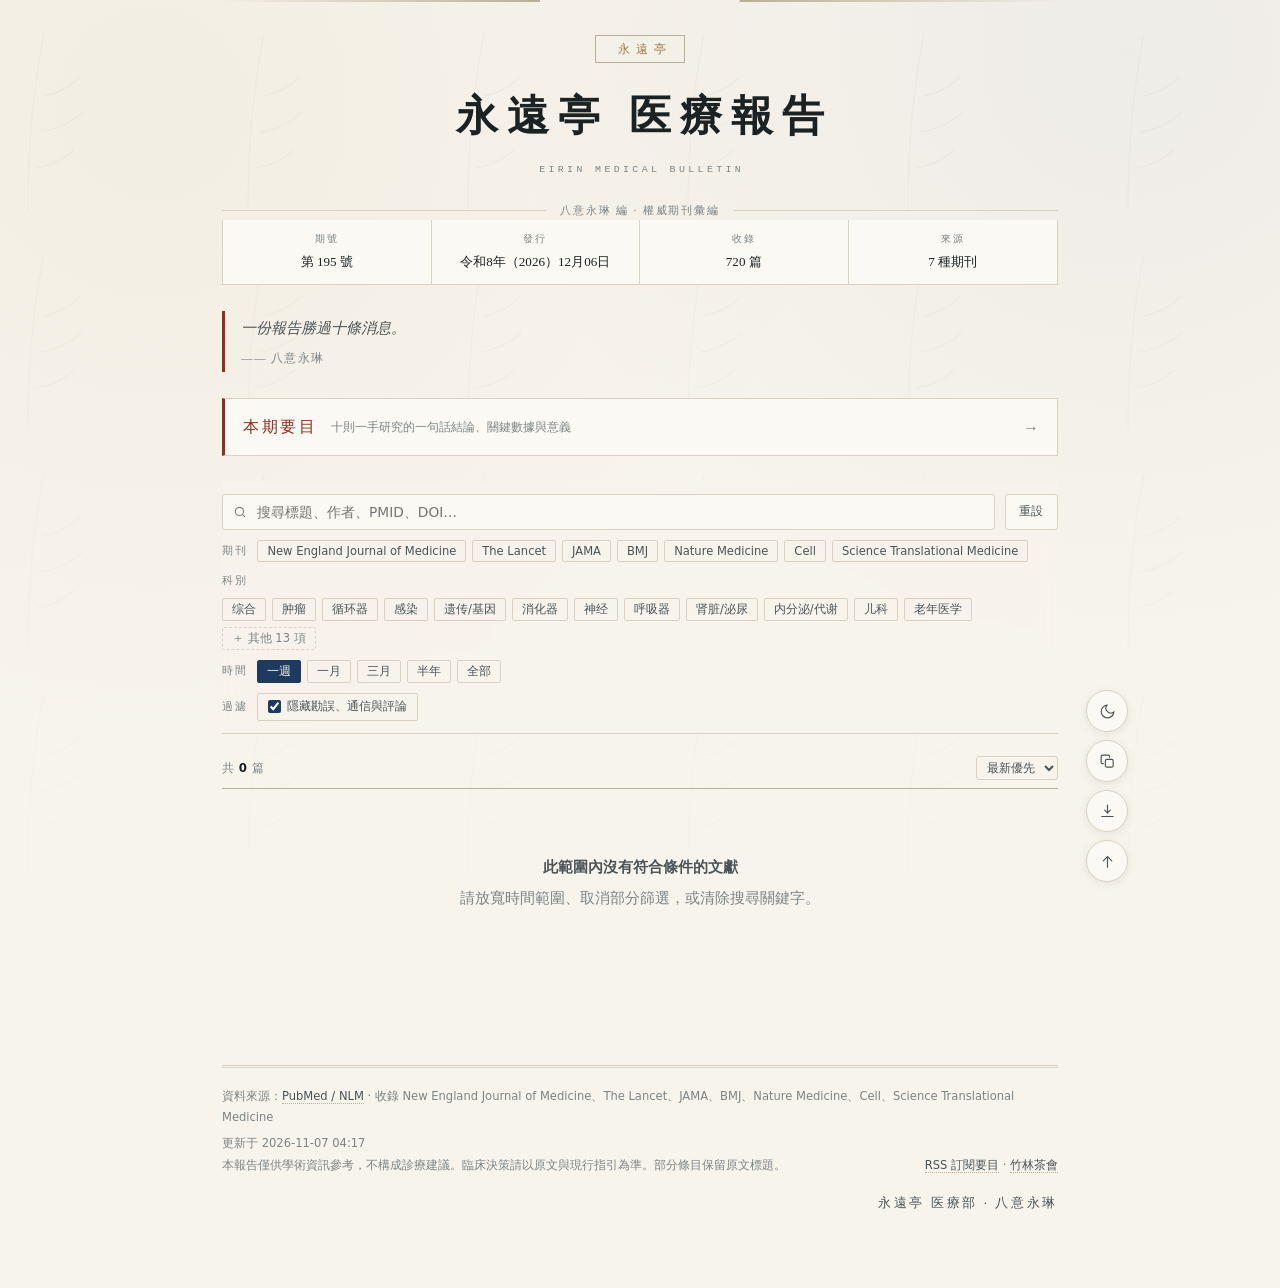
==== commit bcaefb01: "feat: 要目独立成页；新增订阅说明页，RSS 不再直接暴露 XML 要目与检索的定位调整 - 要目从首页的「视图切换」改为独立页面 digest.html，首页回归纯查询 - 首页刊首语下方增加「" ====
--- a/index.html
+++ b/index.html
@@ -57,24 +57,11 @@
     </div>
   </section>
 
-  <nav class="view-tabs" role="tablist" aria-label="檢視">
-    <button role="tab" id="tabDigest" type="button" aria-controls="digestSection" aria-selected="true">本期要目</button>
-    <button role="tab" id="tabIndex" type="button" aria-controls="indexView" aria-selected="false">全部文獻</button>
-  </nav>
-
-  <section class="digest view-panel" id="digestSection" role="tabpanel" aria-labelledby="digestTitle">
-    <header class="digest-head">
-      <h2 id="digestTitle">今日要目</h2>
-      <div class="digest-tools">
-        <button class="tool-btn" id="copyDigestBtn" type="button">複製要目</button>
-        <button class="tool-btn" id="readerModeBtn" type="button" aria-pressed="false">專業模式</button>
-      </div>
-    </header>
-    <p class="digest-note" id="digestNote"></p>
-    <ol class="digest-list" id="digestList"></ol>
-  </section>
-
-  <section class="view-panel" id="indexView" role="tabpanel" aria-label="全部文獻" hidden>
+  <a class="digest-entry" href="digest.html">
+    <span class="digest-entry-label">本期要目</span>
+    <span class="digest-entry-desc">十則一手研究的一句話結論、關鍵數據與意義</span>
+    <span class="digest-entry-arrow" aria-hidden="true">→</span>
+  </a>
 
   <section class="controls" aria-label="檢索與篩選">
     <div class="search-row">
@@ -137,8 +124,6 @@
     <nav class="pager" id="pager" aria-label="分頁"></nav>
   </main>
 
-  </section><!-- /indexView -->
-
   <footer class="colophon" id="colophon">
     <div class="row">
       <span>資料來源：<a href="https://pubmed.ncbi.nlm.nih.gov/" target="_blank" rel="noopener">PubMed / NLM</a> ·
@@ -147,7 +132,7 @@
     </div>
     <div class="row">
       <span>本報告僅供學術資訊參考，不構成診療建議。臨床決策請以原文與現行指引為準。部分條目保留原文標題。</span>
-      <span><a href="feed.xml" title="訂閱每日要目，建議使用 RSS 閱讀器">RSS 訂閱要目</a> · <a href="discuss.html" title="讀者討論，議題寄存於 GitHub Issues">竹林茶會</a></span>
+      <span><a href="rss.html" title="如何用 RSS 閱讀器訂閱每日要目">RSS 訂閱要目</a> · <a href="discuss.html" title="讀者討論，議題寄存於 GitHub Issues">竹林茶會</a></span>
     </div>
     <div class="seal">永遠亭 医療部 · 八意永琳</div>
   </footer>
--- a/assets/style.css
+++ b/assets/style.css
@@ -957,3 +957,99 @@
 }
 .chip-toggle:hover { border-color: var(--rule-strong); }
 .chip-toggle input { margin: 0; accent-color: var(--deep); }
+
+/* ------------------------------------------------------------ 要目入口 --- */
+
+.digest-entry {
+  display: flex;
+  align-items: center;
+  gap: 14px;
+  margin: 26px 0 0;
+  padding: 14px 18px;
+  background: var(--paper-2);
+  border: 1px solid var(--rule);
+  border-left: 3px solid var(--accent);
+  text-decoration: none;
+  color: var(--ink);
+  transition: background 0.2s ease, border-color 0.2s ease;
+}
+.digest-entry:hover { background: var(--accent-soft); text-decoration: none; }
+.digest-entry:focus-visible { outline: 2px solid var(--deep); outline-offset: 2px; }
+.digest-entry-label {
+  font-family: var(--serif);
+  font-size: 1.02rem;
+  letter-spacing: 0.16em;
+  color: var(--accent);
+  white-space: nowrap;
+}
+.digest-entry-desc {
+  flex: 1;
+  font-family: var(--sans);
+  font-size: 0.74rem;
+  line-height: 1.6;
+  color: var(--ink-3);
+}
+.digest-entry-arrow { color: var(--ink-3); font-size: 1rem; }
+
+@media (max-width: 620px) {
+  .digest-entry { flex-wrap: wrap; gap: 6px 12px; padding: 12px 14px; }
+  .digest-entry-desc { flex-basis: 100%; order: 3; }
+}
+
+/* ------------------------------------------------------------ 訂閱說明 --- */
+
+.subscribe-card {
+  margin: 22px 0 0;
+  padding: 20px 22px;
+  background: var(--paper-2);
+  border: 1px solid var(--rule);
+  border-top: 3px solid var(--accent);
+}
+.subscribe-card h2 {
+  margin: 0 0 12px;
+  font-size: 1.02rem;
+  letter-spacing: 0.14em;
+  color: var(--ink);
+}
+
+.subscribe-url {
+  display: flex;
+  align-items: center;
+  gap: 10px;
+  padding: 10px 12px;
+  background: var(--paper);
+  border: 1px dashed var(--rule-strong);
+  margin-bottom: 10px;
+}
+.subscribe-url code {
+  flex: 1;
+  font-family: var(--mono);
+  font-size: 0.76rem;
+  color: var(--ink-2);
+  overflow-wrap: anywhere;
+}
+.subscribe-url .tool-btn { padding: 5px 12px; flex: 0 0 auto; }
+
+.subscribe-hint {
+  margin: 0;
+  font-family: var(--sans);
+  font-size: 0.78rem;
+  line-height: 1.8;
+  color: var(--ink-3);
+}
+
+.subscribe-steps {
+  margin: 0;
+  padding-left: 20px;
+  font-family: var(--sans);
+  font-size: 0.8rem;
+  line-height: 2;
+  color: var(--ink-2);
+}
+.subscribe-steps li::marker { color: var(--accent); font-family: var(--serif); }
+
+@media (max-width: 620px) {
+  .subscribe-card { padding: 16px 14px; }
+  .subscribe-url { flex-wrap: wrap; }
+  .subscribe-url .tool-btn { margin-left: auto; }
+}
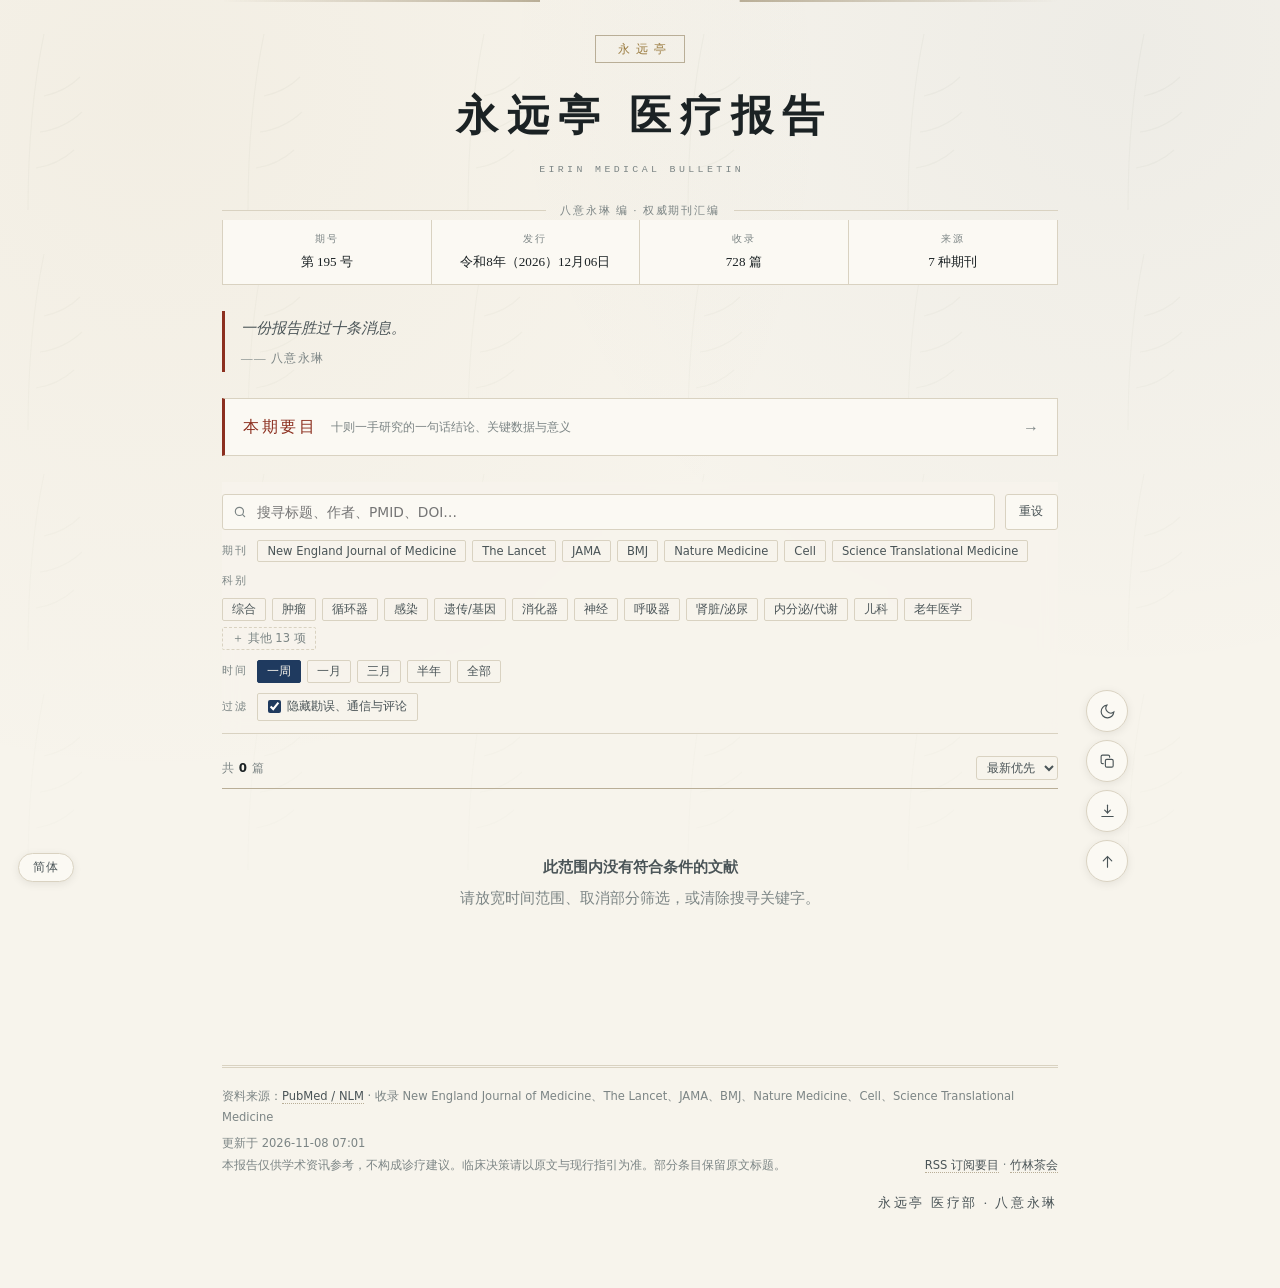
==== commit f9fdf7c4: "﻿feat: 新增简/繁语言切换，默认简体 背景：有读者反馈看不懂繁中；站点此前是「繁体界面 + 简体数据」的混搭。  - assets/opencc-t2cn.js：OpenCC 繁转简库（107 " ====
--- a/index.html
+++ b/index.html
@@ -14,10 +14,10 @@
   <meta property="og:description" content="權威醫學期刊速報。每日自 PubMed 採集七種頂級期刊的近期文獻，附中英對照、科別分類與原文出處。">
   <meta property="og:site_name" content="永遠亭 医療報告">
 
-  <link rel="icon" href="assets/icon.svg" type="image/svg+xml">
+  <link rel="icon" href="assets/icon.svg?v=20261107f" type="image/svg+xml">
   <link rel="manifest" href="manifest.json">
   <link rel="alternate" type="application/rss+xml" title="永遠亭 医療報告 RSS" href="feed.xml">
-  <link rel="stylesheet" href="assets/style.css">
+  <link rel="stylesheet" href="assets/style.css?v=20261107f">
 </head>
 <body>
 
@@ -156,6 +156,7 @@
 
 <div class="toast" id="toast" role="status" aria-live="polite"></div>
 
-<script src="assets/app.js" defer></script>
+<script src="assets/lang.js?v=20261107f" defer></script>
+<script src="assets/app.js?v=20261107f" defer></script>
 </body>
 </html>
--- a/assets/style.css
+++ b/assets/style.css
@@ -1053,3 +1053,209 @@
   .subscribe-url { flex-wrap: wrap; }
   .subscribe-url .tool-btn { margin-left: auto; }
 }
+
+/* ------------------------------------------------------- 竹林茶會 · 新結構 --- */
+
+.board-notices,
+.board-chat {
+  margin: 26px 0 0;
+  padding: 20px 22px;
+  background: var(--paper-2);
+  border: 1px solid var(--rule);
+  border-top: 3px solid var(--accent);
+}
+
+.board-head {
+  display: flex;
+  justify-content: space-between;
+  align-items: center;
+  gap: 12px;
+  margin-bottom: 14px;
+}
+.board-head h2 {
+  margin: 0;
+  font-size: 1.05rem;
+  letter-spacing: 0.16em;
+  color: var(--ink);
+}
+.board-head .tool-btn { padding: 5px 12px; font-size: 0.7rem; text-decoration: none; }
+
+/* 公告 */
+.notice-list { list-style: none; margin: 0; padding: 0; }
+.notice-item { padding: 12px 0; border-top: 1px dashed var(--rule); }
+.notice-item:first-child { border-top: 0; padding-top: 2px; }
+.notice-title {
+  display: block;
+  font-size: 0.98rem;
+  font-weight: 600;
+  line-height: 1.6;
+  color: var(--ink);
+}
+.notice-title:hover { color: var(--deep); text-decoration: none; }
+.notice-meta {
+  display: flex;
+  gap: 14px;
+  margin-top: 4px;
+  font-family: var(--sans);
+  font-size: 0.7rem;
+  color: var(--ink-3);
+}
+
+/* 留言板 */
+.chat-body { margin-top: 4px; }
+.chat-body[hidden],
+.chat-auth[hidden],
+.chat-compose[hidden] { display: none; }
+
+.chat-auth {
+  padding: 16px;
+  border: 1px dashed var(--rule-strong);
+  background: var(--paper);
+  margin-bottom: 16px;
+}
+
+.auth-tabs { display: flex; gap: 8px; margin-bottom: 12px; }
+.auth-tabs button {
+  font-family: var(--sans);
+  font-size: 0.74rem;
+  color: var(--ink-3);
+  background: none;
+  border: 1px solid var(--rule);
+  padding: 4px 14px;
+  cursor: pointer;
+}
+.auth-tabs button[aria-pressed="true"] {
+  color: var(--paper);
+  background: var(--deep);
+  border-color: var(--deep);
+}
+
+.auth-row { display: flex; gap: 8px; margin-bottom: 10px; flex-wrap: wrap; }
+.auth-row input {
+  flex: 1 1 180px;
+  padding: 8px 11px;
+  font-family: var(--sans);
+  font-size: 0.82rem;
+  color: var(--ink);
+  background: var(--paper-2);
+  border: 1px solid var(--rule);
+  border-radius: 2px;
+  outline: none;
+}
+.auth-row input:focus { border-color: var(--deep); box-shadow: 0 0 0 3px var(--deep-soft); }
+
+.auth-hint {
+  margin: 10px 0 0;
+  font-family: var(--sans);
+  font-size: 0.7rem;
+  line-height: 1.7;
+  color: var(--ink-3);
+}
+
+.chat-compose {
+  padding: 14px 16px;
+  border: 1px solid var(--rule);
+  background: var(--paper);
+  margin-bottom: 18px;
+}
+.compose-top {
+  display: flex;
+  justify-content: space-between;
+  align-items: center;
+  font-family: var(--sans);
+  font-size: 0.74rem;
+  color: var(--ink-3);
+  margin-bottom: 10px;
+}
+.compose-top strong { color: var(--deep); }
+
+.chat-compose textarea {
+  width: 100%;
+  min-height: 88px;
+  padding: 10px 12px;
+  font-family: var(--serif);
+  font-size: 0.88rem;
+  line-height: 1.7;
+  color: var(--ink);
+  background: var(--paper-2);
+  border: 1px solid var(--rule);
+  border-radius: 2px;
+  resize: vertical;
+  outline: none;
+}
+.chat-compose textarea:focus { border-color: var(--deep); box-shadow: 0 0 0 3px var(--deep-soft); }
+
+.compose-bottom {
+  display: flex;
+  justify-content: space-between;
+  align-items: center;
+  margin-top: 8px;
+  font-family: var(--sans);
+  font-size: 0.7rem;
+  color: var(--ink-3);
+}
+
+.chat-list { list-style: none; margin: 0; padding: 0; }
+.chat-item { padding: 12px 0; border-top: 1px dashed var(--rule); }
+.chat-item:first-child { border-top: 0; }
+.chat-meta {
+  display: flex;
+  gap: 12px;
+  align-items: baseline;
+  font-family: var(--sans);
+  font-size: 0.7rem;
+  color: var(--ink-3);
+  margin-bottom: 4px;
+}
+.chat-meta strong { color: var(--deep); font-weight: 600; }
+.chat-text {
+  margin: 0;
+  font-size: 0.88rem;
+  line-height: 1.75;
+  color: var(--ink-2);
+  white-space: pre-wrap;
+  overflow-wrap: anywhere;
+}
+
+@media (max-width: 620px) {
+  .board-notices, .board-chat { padding: 16px 14px; }
+  .auth-row { flex-direction: column; }
+  .auth-row input { flex: 1 1 auto; }
+}
+
+/* 留言板佔位 */
+.board-todo {
+  margin: 8px 0 0;
+  padding: 26px 12px;
+  text-align: center;
+  font-family: var(--sans);
+  font-size: 0.84rem;
+  letter-spacing: 0.12em;
+  color: var(--ink-3);
+}
+
+/* ------------------------------------------------------------ 語言切換 --- */
+
+.lang-toggle {
+  position: fixed;
+  left: 18px;
+  bottom: 18px;
+  z-index: 40;
+  font-family: var(--sans);
+  font-size: 0.72rem;
+  letter-spacing: 0.08em;
+  color: var(--ink-2);
+  background: var(--paper-2);
+  border: 1px solid var(--rule);
+  border-radius: 20px;
+  padding: 6px 14px;
+  cursor: pointer;
+  box-shadow: 0 2px 8px rgba(0, 0, 0, 0.08);
+  transition: border-color 0.18s ease, color 0.18s ease;
+}
+.lang-toggle:hover { border-color: var(--rule-strong); color: var(--ink); }
+.lang-toggle:focus-visible { outline: 2px solid var(--deep); outline-offset: 2px; }
+
+@media (max-width: 620px) {
+  .lang-toggle { left: 10px; bottom: 10px; padding: 5px 11px; font-size: 0.68rem; }
+}
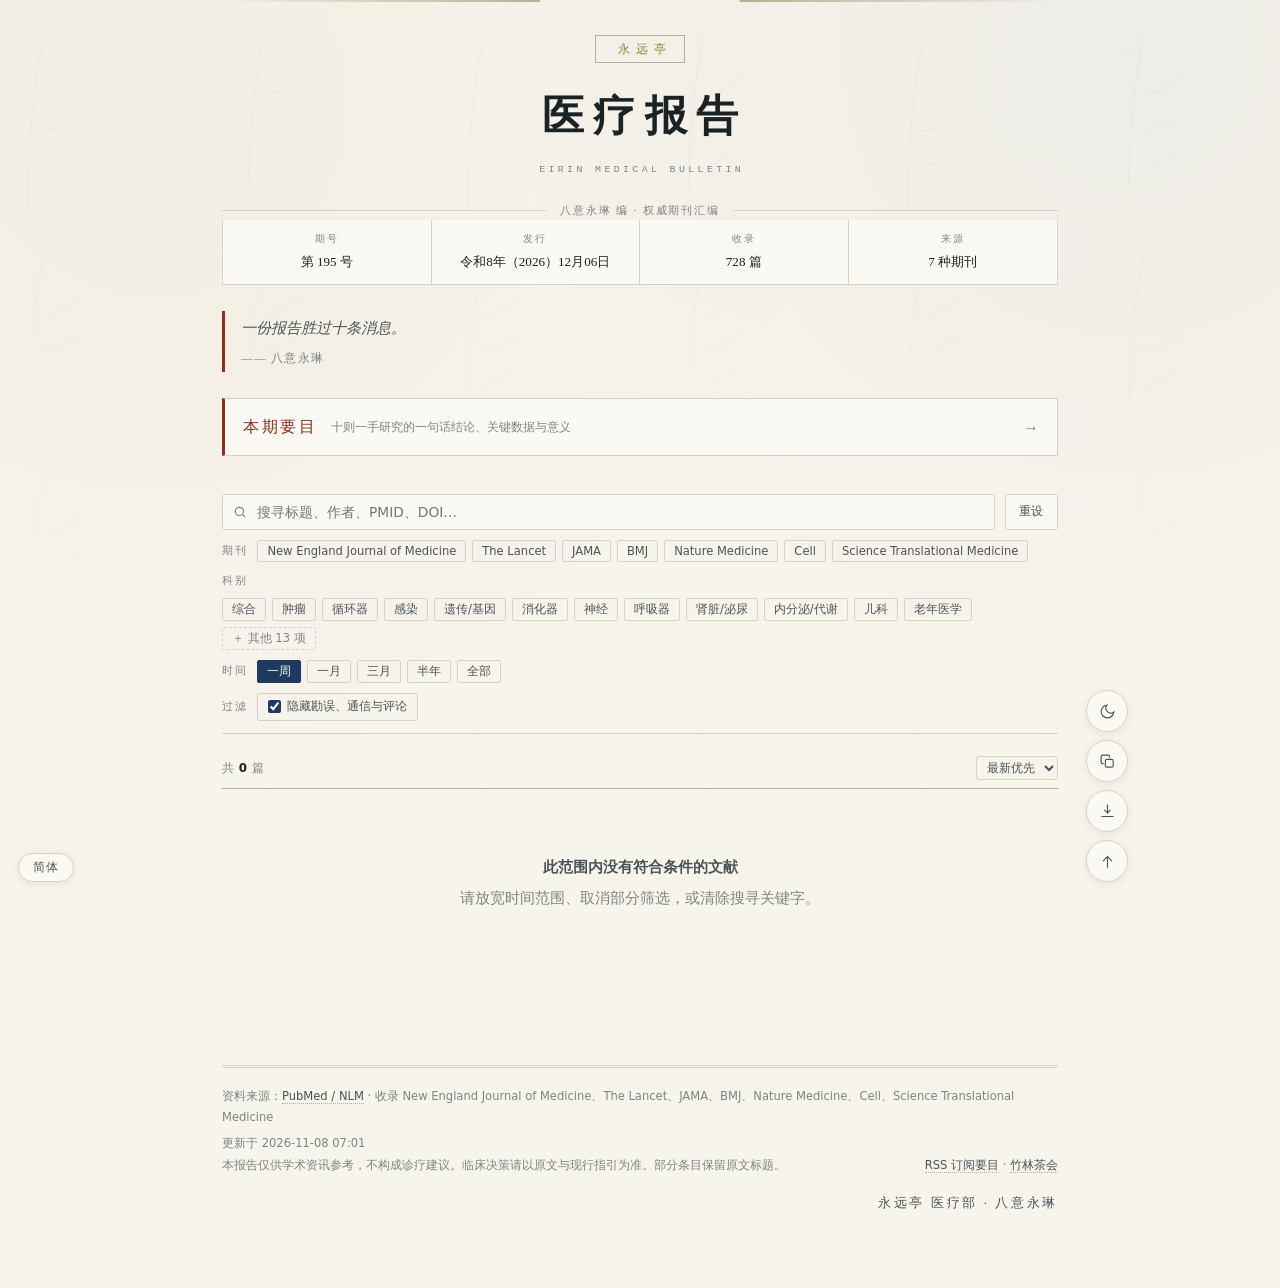
==== commit 26b26b5c: "feat: 主标题去掉「永遠亭」，只保留「医療報告」" ====
--- a/index.html
+++ b/index.html
@@ -14,10 +14,10 @@
   <meta property="og:description" content="權威醫學期刊速報。每日自 PubMed 採集七種頂級期刊的近期文獻，附中英對照、科別分類與原文出處。">
   <meta property="og:site_name" content="永遠亭 医療報告">
 
-  <link rel="icon" href="assets/icon.svg?v=20261107f" type="image/svg+xml">
+  <link rel="icon" href="assets/icon.svg?v=20261107g" type="image/svg+xml">
   <link rel="manifest" href="manifest.json">
   <link rel="alternate" type="application/rss+xml" title="永遠亭 医療報告 RSS" href="feed.xml">
-  <link rel="stylesheet" href="assets/style.css?v=20261107f">
+  <link rel="stylesheet" href="assets/style.css?v=20261107g">
 </head>
 <body>
 
@@ -25,7 +25,7 @@
 
   <header class="masthead">
     <span class="crest">永遠亭</span>
-    <h1>永遠亭 医療報告</h1>
+    <h1>医療報告</h1>
     <p class="masthead-en">Eirin Medical Bulletin</p>
 
     <div class="masthead-rule"><span>八意永琳 編 · 權威期刊彙編</span></div>
@@ -156,7 +156,7 @@
 
 <div class="toast" id="toast" role="status" aria-live="polite"></div>
 
-<script src="assets/lang.js?v=20261107f" defer></script>
-<script src="assets/app.js?v=20261107f" defer></script>
+<script src="assets/lang.js?v=20261107g" defer></script>
+<script src="assets/app.js?v=20261107g" defer></script>
 </body>
 </html>
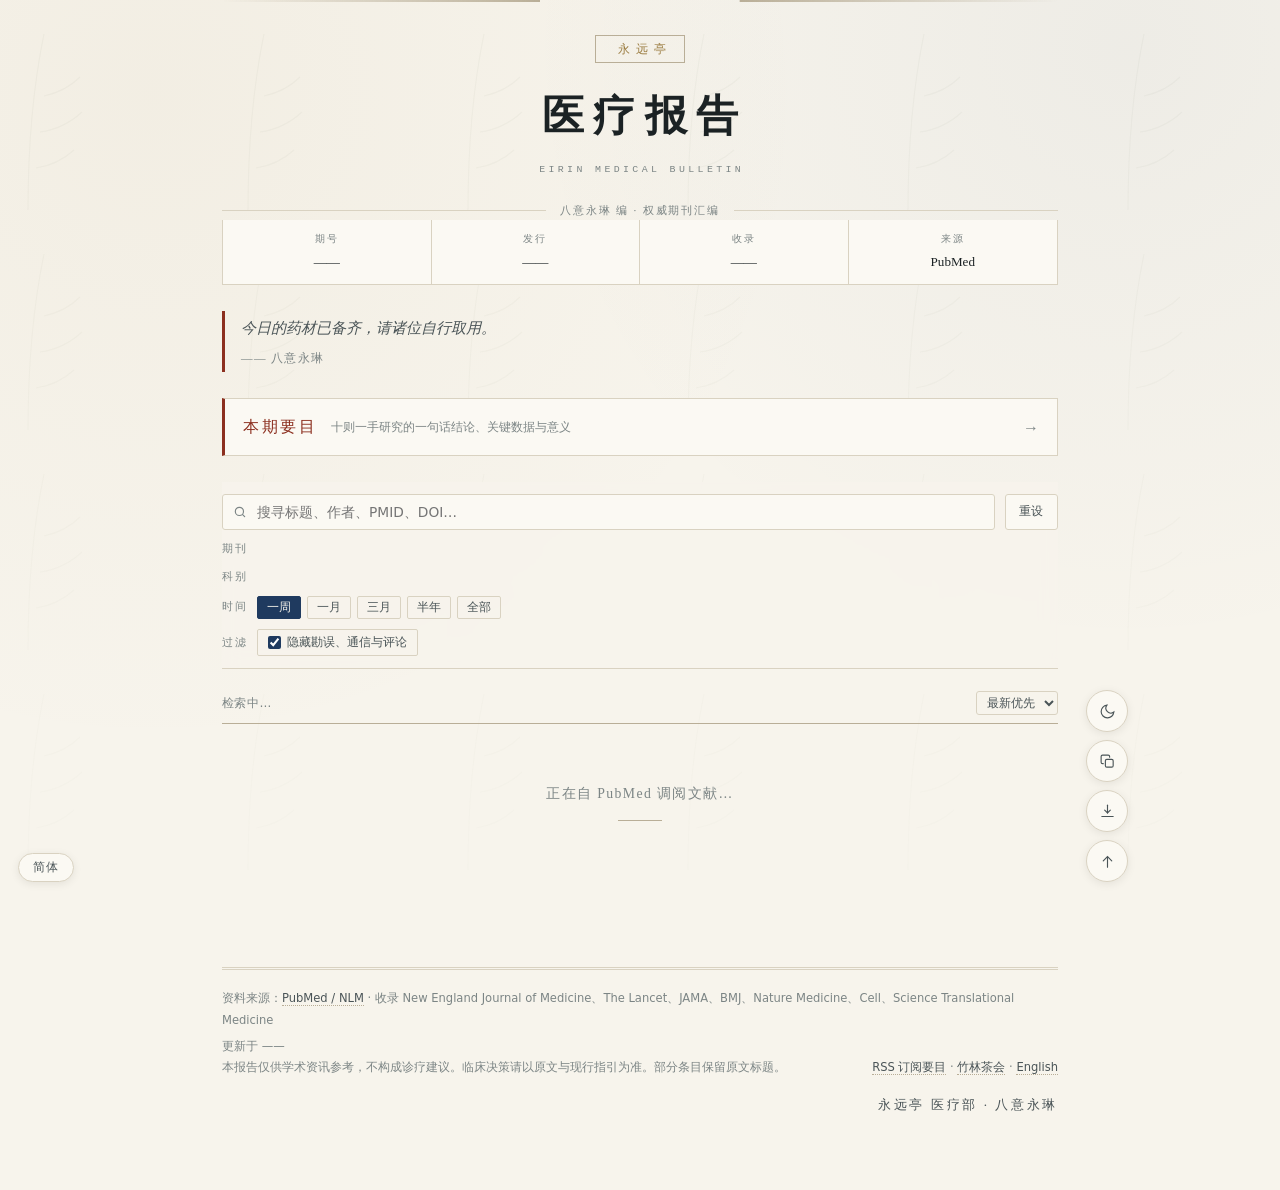
==== commit af112da8: "﻿feat: 全站英文版（/en/），中文版页脚可切换 - en/index.html、en/digest.html、en/discuss.html、en/rss.html：英文独立页面 - app." ====
--- a/index.html
+++ b/index.html
@@ -132,7 +132,7 @@
     </div>
     <div class="row">
       <span>本報告僅供學術資訊參考，不構成診療建議。臨床決策請以原文與現行指引為準。部分條目保留原文標題。</span>
-      <span><a href="rss.html" title="如何用 RSS 閱讀器訂閱每日要目">RSS 訂閱要目</a> · <a href="discuss.html" title="讀者討論，議題寄存於 GitHub Issues">竹林茶會</a></span>
+      <span><a href="rss.html" title="如何用 RSS 閱讀器訂閱每日要目">RSS 訂閱要目</a> · <a href="discuss.html" title="讀者討論，議題寄存於 GitHub Issues">竹林茶會</a> · <a href="en/" title="English edition">English</a></span>
     </div>
     <div class="seal">永遠亭 医療部 · 八意永琳</div>
   </footer>
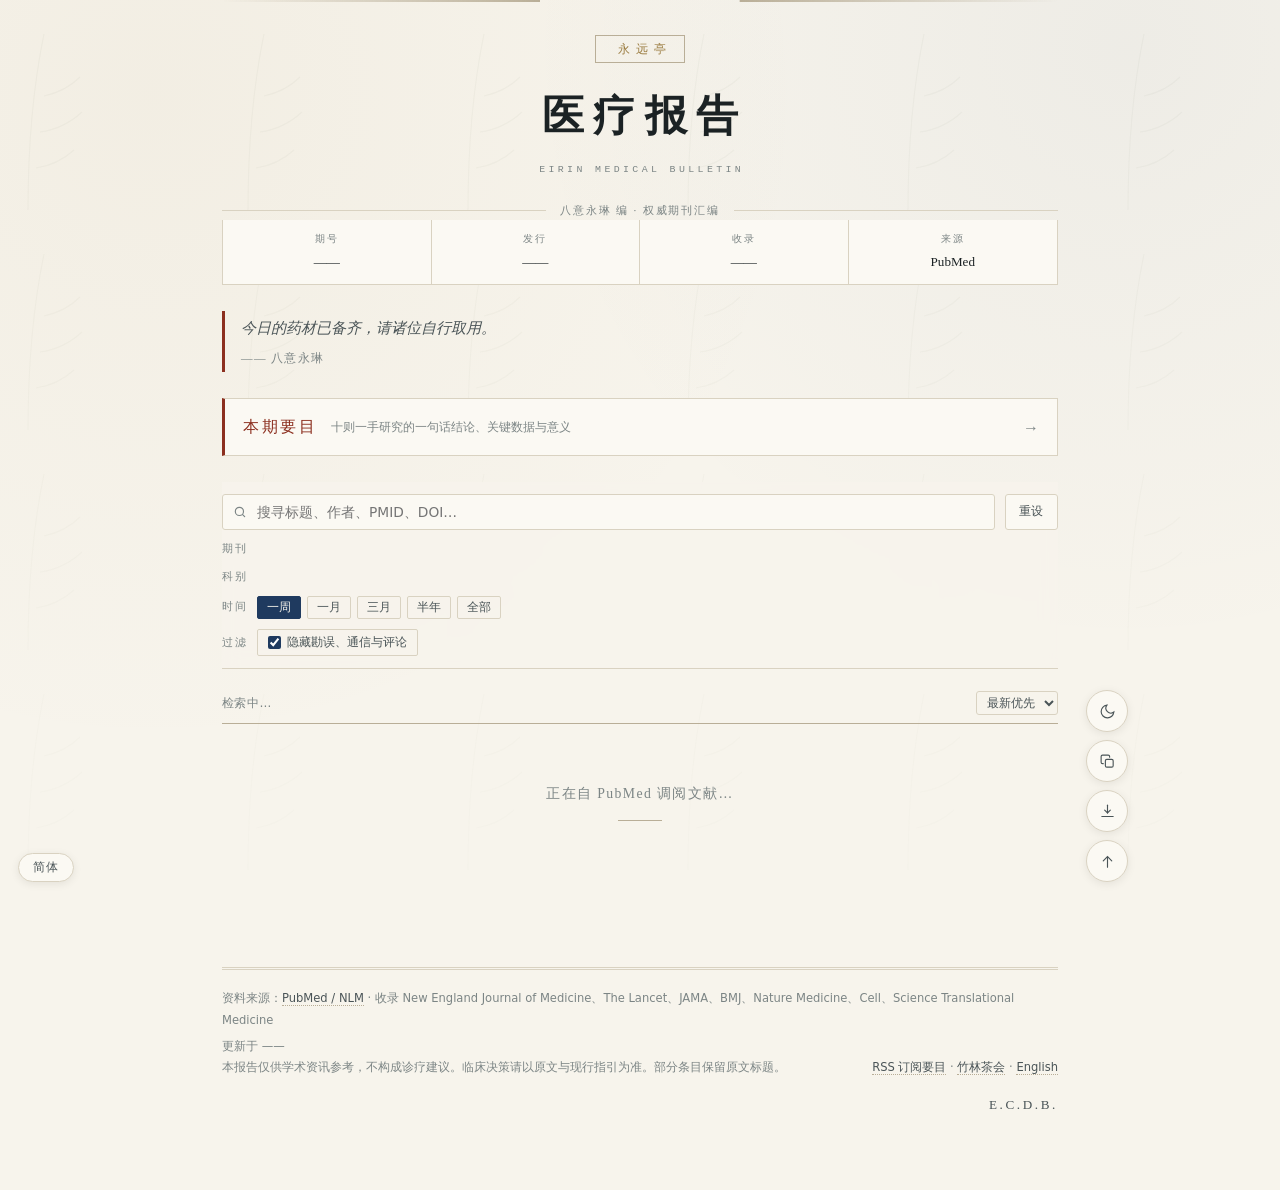
==== commit e3b261ec: "﻿fix: 修复英文版加载 404；落款改为 E.C.D.B. / Eientei Central Design Bureau - 资源版本号统一 bump 到 20261107h，强制刷新旧缓存的 " ====
--- a/index.html
+++ b/index.html
@@ -14,10 +14,10 @@
   <meta property="og:description" content="權威醫學期刊速報。每日自 PubMed 採集七種頂級期刊的近期文獻，附中英對照、科別分類與原文出處。">
   <meta property="og:site_name" content="永遠亭 医療報告">
 
-  <link rel="icon" href="assets/icon.svg?v=20261107g" type="image/svg+xml">
+  <link rel="icon" href="assets/icon.svg?v=20261107h" type="image/svg+xml">
   <link rel="manifest" href="manifest.json">
   <link rel="alternate" type="application/rss+xml" title="永遠亭 医療報告 RSS" href="feed.xml">
-  <link rel="stylesheet" href="assets/style.css?v=20261107g">
+  <link rel="stylesheet" href="assets/style.css?v=20261107h">
 </head>
 <body>
 
@@ -134,7 +134,7 @@
       <span>本報告僅供學術資訊參考，不構成診療建議。臨床決策請以原文與現行指引為準。部分條目保留原文標題。</span>
       <span><a href="rss.html" title="如何用 RSS 閱讀器訂閱每日要目">RSS 訂閱要目</a> · <a href="discuss.html" title="讀者討論，議題寄存於 GitHub Issues">竹林茶會</a> · <a href="en/" title="English edition">English</a></span>
     </div>
-    <div class="seal">永遠亭 医療部 · 八意永琳</div>
+    <div class="seal">E.C.D.B.</div>
   </footer>
 
 </div>
@@ -156,7 +156,7 @@
 
 <div class="toast" id="toast" role="status" aria-live="polite"></div>
 
-<script src="assets/lang.js?v=20261107g" defer></script>
-<script src="assets/app.js?v=20261107g" defer></script>
+<script src="assets/lang.js?v=20261107h" defer></script>
+<script src="assets/app.js?v=20261107h" defer></script>
 </body>
 </html>
--- a/assets/style.css
+++ b/assets/style.css
@@ -22,6 +22,12 @@
   --serif: "Noto Serif SC", "Source Han Serif SC", "Songti SC", "STSong", "SimSun", Georgia, serif;
   --sans: "Noto Sans SC", "PingFang SC", "Microsoft YaHei", system-ui, sans-serif;
   --mono: "JetBrains Mono", "Cascadia Mono", ui-monospace, "Consolas", monospace;
+
+/* 英文版（/en/）：衬线改用 Georgia，中文回退 Noto Serif SC */
+html[lang="en"] {
+  --serif: Georgia, "Times New Roman", "Noto Serif SC", "Songti SC", serif;
+  --sans: "Segoe UI", system-ui, -apple-system, "Noto Sans SC", sans-serif;
+}
   --wrap: 880px;
 }
 
